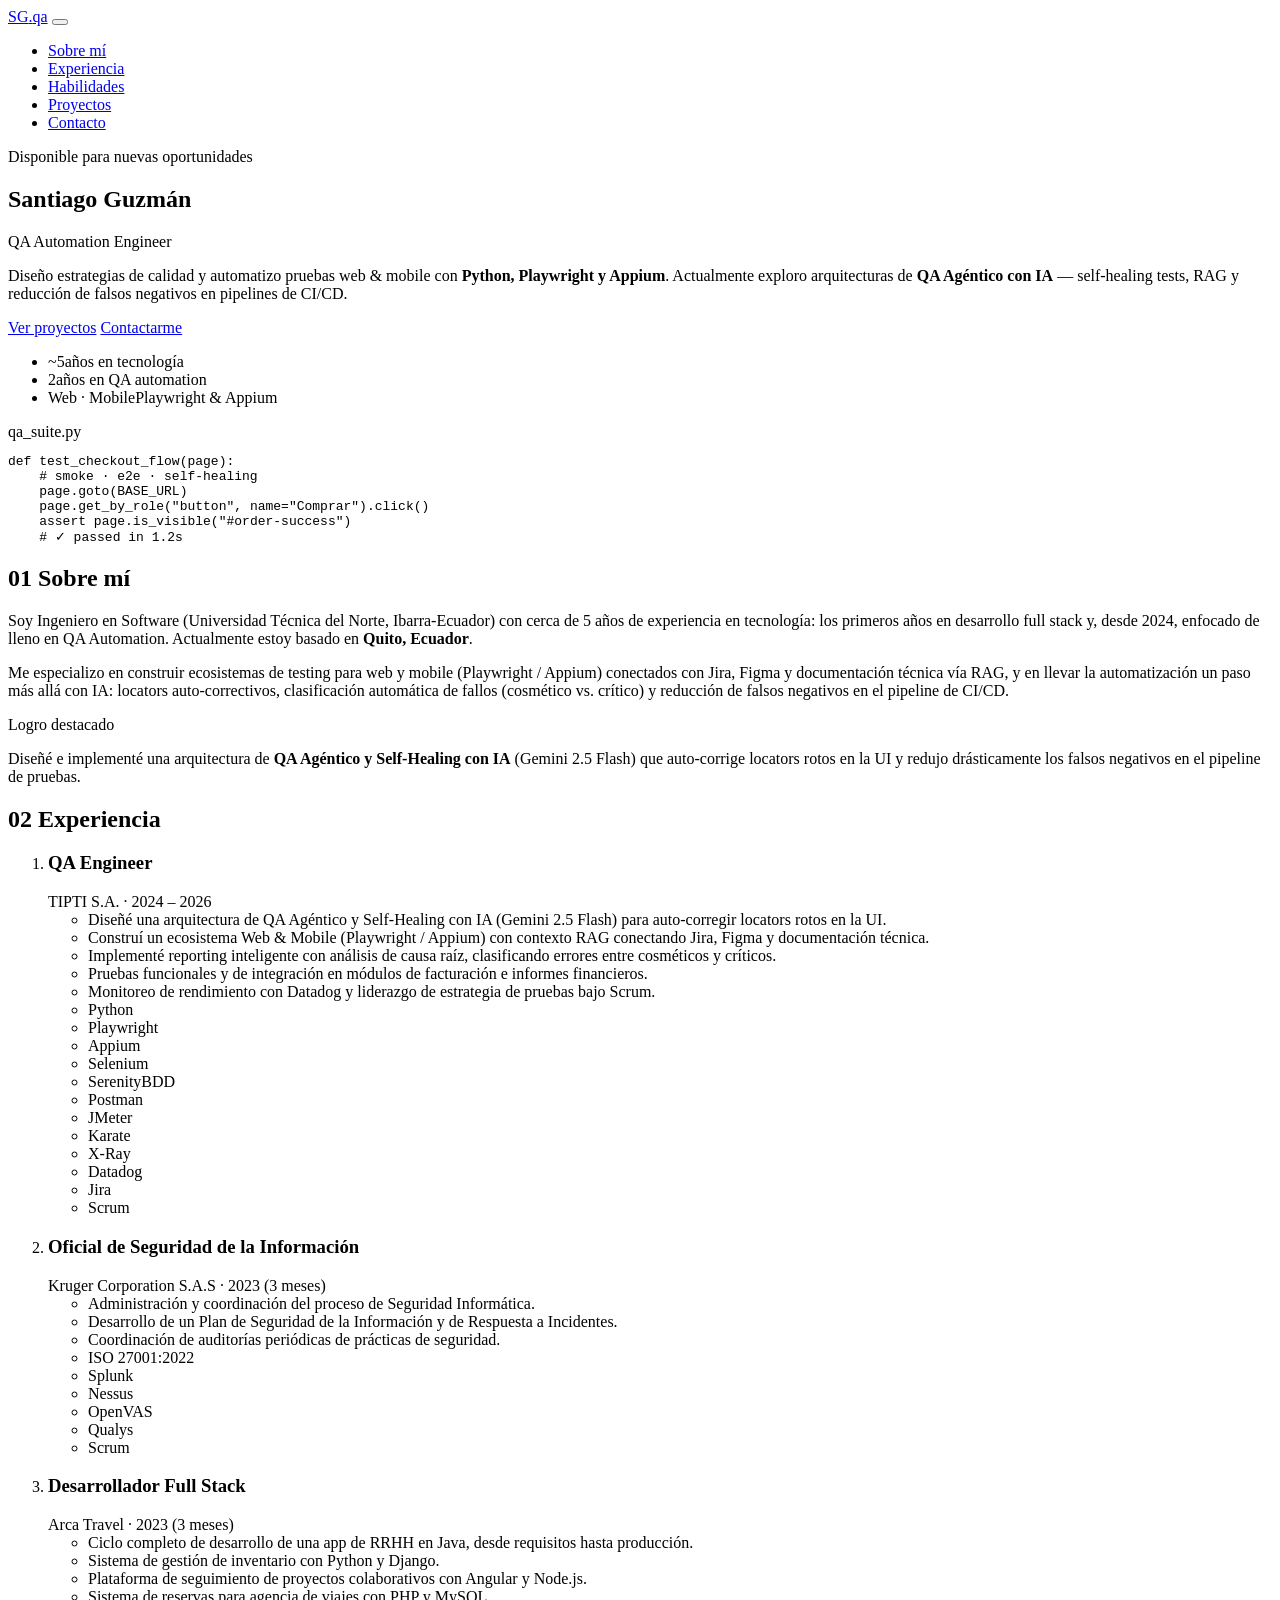
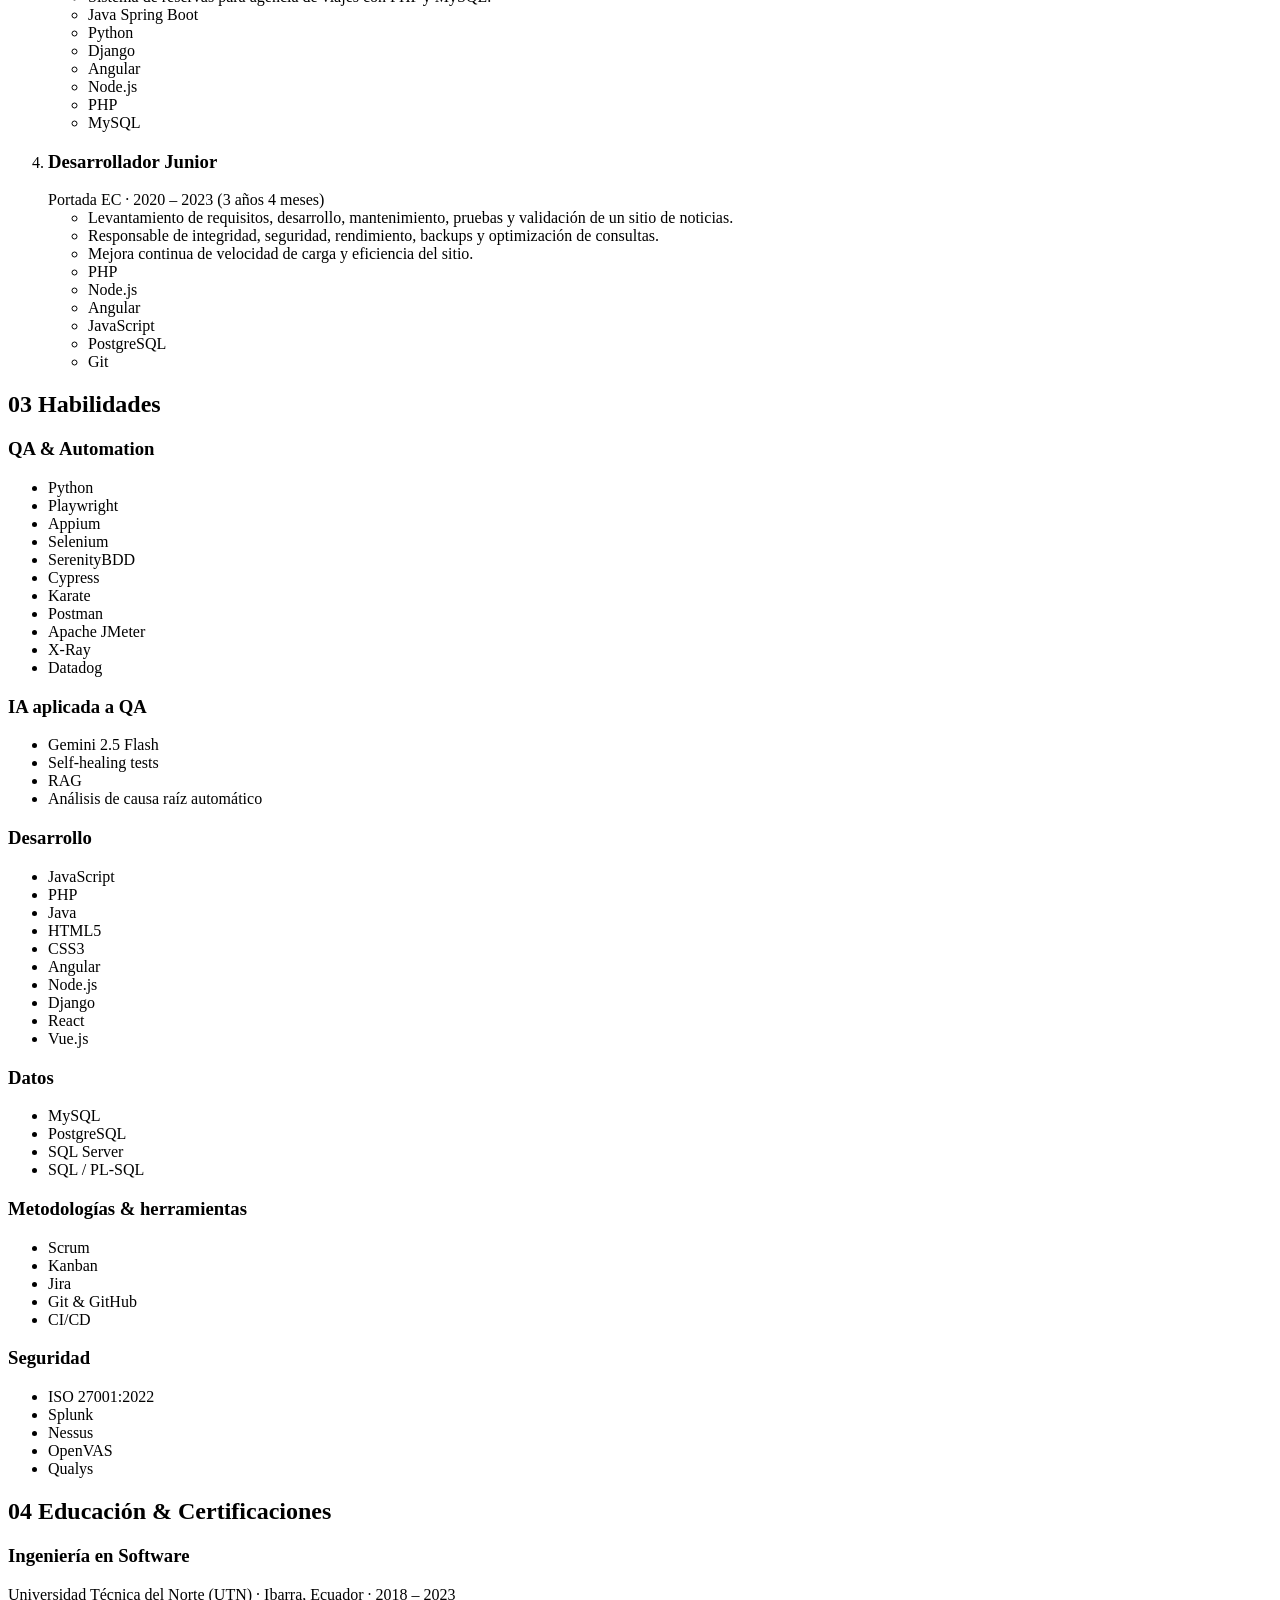
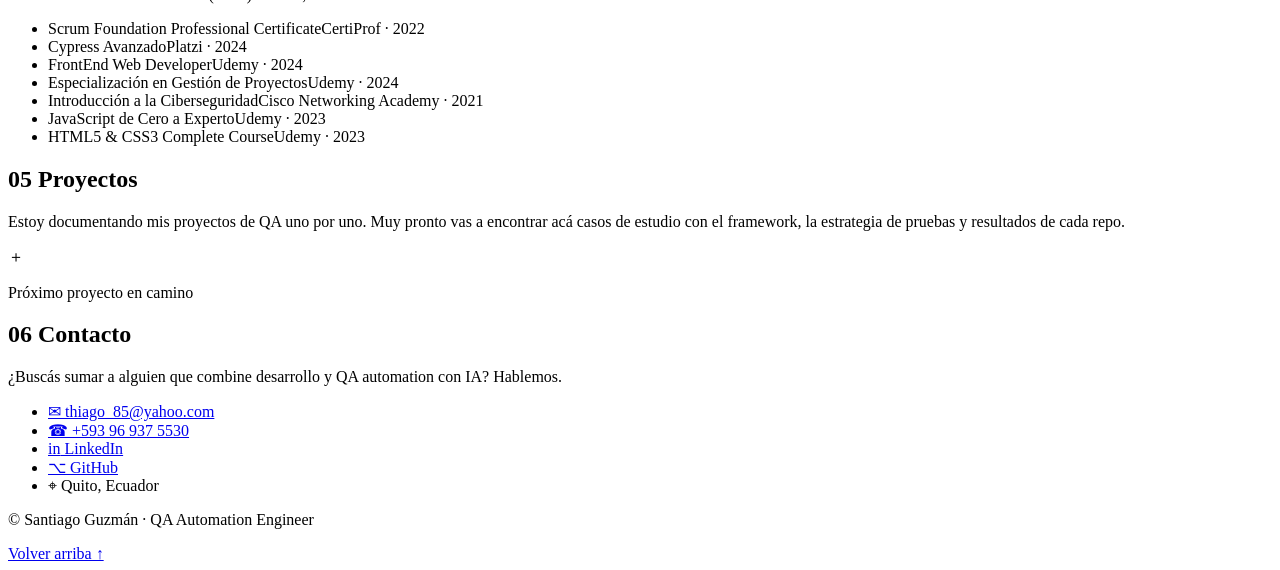
==== index.html @ 2b487cd4 "Create index.html" ====
<!DOCTYPE html>
<html lang="es">
<head>
<meta charset="UTF-8">
<meta name="viewport" content="width=device-width, initial-scale=1.0">
<title>Santiago Guzmán · QA Automation Engineer</title>
<meta name="description" content="Portfolio de Santiago Guzmán, QA Automation Engineer. Proyectos de testing, automatización web y mobile con Python, Playwright y Appium.">
<link rel="preconnect" href="https://fonts.googleapis.com">
<link href="https://fonts.googleapis.com/css2?family=Space+Grotesk:wght@400;500;600;700&family=JetBrains+Mono:wght@400;500&display=swap" rel="stylesheet">
<link rel="stylesheet" href="styles.css">
</head>
<body>

<div class="noise-overlay"></div>

<header class="site-header" id="top">
  <nav class="nav container">
    <a href="#top" class="logo">SG<span class="logo-dot">.</span><span class="logo-tag">qa</span></a>
    <button class="nav-toggle" id="navToggle" aria-label="Abrir menú" aria-expanded="false">
      <span></span><span></span><span></span>
    </button>
    <ul class="nav-links" id="navLinks">
      <li><a href="#about">Sobre mí</a></li>
      <li><a href="#experience">Experiencia</a></li>
      <li><a href="#skills">Habilidades</a></li>
      <li><a href="#projects">Proyectos</a></li>
      <li><a href="#contact" class="nav-cta">Contacto</a></li>
    </ul>
  </nav>
</header>

<main>

  <!-- HERO -->
  <section class="hero container">
    <div class="hero-content">
      <p class="eyebrow"><span class="status-dot"></span> Disponible para nuevas oportunidades</p>
      <h1>Santiago Guzmán</h1>
      <p class="hero-role">QA Automation Engineer</p>
      <p class="hero-desc">
        Diseño estrategias de calidad y automatizo pruebas web &amp; mobile con
        <strong>Python, Playwright y Appium</strong>. Actualmente exploro arquitecturas de
        <strong>QA Agéntico con IA</strong> — self-healing tests, RAG y reducción de falsos negativos
        en pipelines de CI/CD.
      </p>
      <div class="hero-actions">
        <a href="#projects" class="btn btn-primary">Ver proyectos</a>
        <a href="#contact" class="btn btn-ghost">Contactarme</a>
      </div>
      <ul class="hero-stats">
        <li><span class="stat-num">~5</span><span class="stat-label">años en tecnología</span></li>
        <li><span class="stat-num">2</span><span class="stat-label">años en QA automation</span></li>
        <li><span class="stat-num">Web · Mobile</span><span class="stat-label">Playwright &amp; Appium</span></li>
      </ul>
    </div>
    <div class="hero-panel" aria-hidden="true">
      <div class="terminal">
        <div class="terminal-bar">
          <span class="dot dot-r"></span><span class="dot dot-y"></span><span class="dot dot-g"></span>
          <span class="terminal-title">qa_suite.py</span>
        </div>
        <pre class="terminal-body"><code><span class="tk-key">def</span> <span class="tk-fn">test_checkout_flow</span>(page):
    <span class="tk-cmt"># smoke · e2e · self-healing</span>
    page.<span class="tk-fn">goto</span>(BASE_URL)
    page.<span class="tk-fn">get_by_role</span>(<span class="tk-str">"button"</span>, name=<span class="tk-str">"Comprar"</span>).<span class="tk-fn">click</span>()
    <span class="tk-key">assert</span> page.<span class="tk-fn">is_visible</span>(<span class="tk-str">"#order-success"</span>)
    <span class="tk-cmt"># ✓ passed in 1.2s</span></code></pre>
      </div>
    </div>
  </section>

  <!-- ABOUT -->
  <section id="about" class="section container">
    <h2 class="section-title"><span class="section-num">01</span> Sobre mí</h2>
    <div class="about-grid">
      <p class="about-text">
        Soy Ingeniero en Software (Universidad Técnica del Norte, Ibarra-Ecuador) con cerca de
        5 años de experiencia en tecnología: los primeros años en desarrollo full stack y,
        desde 2024, enfocado de lleno en QA Automation. Actualmente estoy basado en
        <strong>Quito, Ecuador</strong>.
      </p>
      <p class="about-text">
        Me especializo en construir ecosistemas de testing para web y mobile (Playwright /
        Appium) conectados con Jira, Figma y documentación técnica vía RAG, y en llevar la
        automatización un paso más allá con IA: locators auto-correctivos, clasificación
        automática de fallos (cosmético vs. crítico) y reducción de falsos negativos en el
        pipeline de CI/CD.
      </p>
      <div class="about-highlight">
        <p class="highlight-kicker">Logro destacado</p>
        <p>
          Diseñé e implementé una arquitectura de <strong>QA Agéntico y Self-Healing con IA</strong>
          (Gemini 2.5 Flash) que auto-corrige locators rotos en la UI y redujo drásticamente
          los falsos negativos en el pipeline de pruebas.
        </p>
      </div>
    </div>
  </section>

  <!-- EXPERIENCE -->
  <section id="experience" class="section container">
    <h2 class="section-title"><span class="section-num">02</span> Experiencia</h2>
    <ol class="timeline">

      <li class="timeline-item">
        <div class="timeline-marker"></div>
        <div class="timeline-content">
          <div class="timeline-head">
            <h3>QA Engineer</h3>
            <span class="timeline-period">TIPTI S.A. · 2024 – 2026</span>
          </div>
          <ul class="timeline-list">
            <li>Diseñé una arquitectura de QA Agéntico y Self-Healing con IA (Gemini 2.5 Flash) para auto-corregir locators rotos en la UI.</li>
            <li>Construí un ecosistema Web &amp; Mobile (Playwright / Appium) con contexto RAG conectando Jira, Figma y documentación técnica.</li>
            <li>Implementé reporting inteligente con análisis de causa raíz, clasificando errores entre cosméticos y críticos.</li>
            <li>Pruebas funcionales y de integración en módulos de facturación e informes financieros.</li>
            <li>Monitoreo de rendimiento con Datadog y liderazgo de estrategia de pruebas bajo Scrum.</li>
          </ul>
          <ul class="timeline-tags">
            <li>Python</li><li>Playwright</li><li>Appium</li><li>Selenium</li><li>SerenityBDD</li><li>Postman</li><li>JMeter</li><li>Karate</li><li>X-Ray</li><li>Datadog</li><li>Jira</li><li>Scrum</li>
          </ul>
        </div>
      </li>

      <li class="timeline-item">
        <div class="timeline-marker"></div>
        <div class="timeline-content">
          <div class="timeline-head">
            <h3>Oficial de Seguridad de la Información</h3>
            <span class="timeline-period">Kruger Corporation S.A.S · 2023 (3 meses)</span>
          </div>
          <ul class="timeline-list">
            <li>Administración y coordinación del proceso de Seguridad Informática.</li>
            <li>Desarrollo de un Plan de Seguridad de la Información y de Respuesta a Incidentes.</li>
            <li>Coordinación de auditorías periódicas de prácticas de seguridad.</li>
          </ul>
          <ul class="timeline-tags">
            <li>ISO 27001:2022</li><li>Splunk</li><li>Nessus</li><li>OpenVAS</li><li>Qualys</li><li>Scrum</li>
          </ul>
        </div>
      </li>

      <li class="timeline-item">
        <div class="timeline-marker"></div>
        <div class="timeline-content">
          <div class="timeline-head">
            <h3>Desarrollador Full Stack</h3>
            <span class="timeline-period">Arca Travel · 2023 (3 meses)</span>
          </div>
          <ul class="timeline-list">
            <li>Ciclo completo de desarrollo de una app de RRHH en Java, desde requisitos hasta producción.</li>
            <li>Sistema de gestión de inventario con Python y Django.</li>
            <li>Plataforma de seguimiento de proyectos colaborativos con Angular y Node.js.</li>
            <li>Sistema de reservas para agencia de viajes con PHP y MySQL.</li>
          </ul>
          <ul class="timeline-tags">
            <li>Java Spring Boot</li><li>Python</li><li>Django</li><li>Angular</li><li>Node.js</li><li>PHP</li><li>MySQL</li>
          </ul>
        </div>
      </li>

      <li class="timeline-item">
        <div class="timeline-marker"></div>
        <div class="timeline-content">
          <div class="timeline-head">
            <h3>Desarrollador Junior</h3>
            <span class="timeline-period">Portada EC · 2020 – 2023 (3 años 4 meses)</span>
          </div>
          <ul class="timeline-list">
            <li>Levantamiento de requisitos, desarrollo, mantenimiento, pruebas y validación de un sitio de noticias.</li>
            <li>Responsable de integridad, seguridad, rendimiento, backups y optimización de consultas.</li>
            <li>Mejora continua de velocidad de carga y eficiencia del sitio.</li>
          </ul>
          <ul class="timeline-tags">
            <li>PHP</li><li>Node.js</li><li>Angular</li><li>JavaScript</li><li>PostgreSQL</li><li>Git</li>
          </ul>
        </div>
      </li>

    </ol>
  </section>

  <!-- SKILLS -->
  <section id="skills" class="section container">
    <h2 class="section-title"><span class="section-num">03</span> Habilidades</h2>
    <div class="skills-grid">

      <div class="skill-card">
        <h3>QA &amp; Automation</h3>
        <ul class="chip-list">
          <li>Python</li><li>Playwright</li><li>Appium</li><li>Selenium</li><li>SerenityBDD</li><li>Cypress</li><li>Karate</li><li>Postman</li><li>Apache JMeter</li><li>X-Ray</li><li>Datadog</li>
        </ul>
      </div>

      <div class="skill-card">
        <h3>IA aplicada a QA</h3>
        <ul class="chip-list">
          <li>Gemini 2.5 Flash</li><li>Self-healing tests</li><li>RAG</li><li>Análisis de causa raíz automático</li>
        </ul>
      </div>

      <div class="skill-card">
        <h3>Desarrollo</h3>
        <ul class="chip-list">
          <li>JavaScript</li><li>PHP</li><li>Java</li><li>HTML5</li><li>CSS3</li><li>Angular</li><li>Node.js</li><li>Django</li><li>React</li><li>Vue.js</li>
        </ul>
      </div>

      <div class="skill-card">
        <h3>Datos</h3>
        <ul class="chip-list">
          <li>MySQL</li><li>PostgreSQL</li><li>SQL Server</li><li>SQL / PL-SQL</li>
        </ul>
      </div>

      <div class="skill-card">
        <h3>Metodologías &amp; herramientas</h3>
        <ul class="chip-list">
          <li>Scrum</li><li>Kanban</li><li>Jira</li><li>Git &amp; GitHub</li><li>CI/CD</li>
        </ul>
      </div>

      <div class="skill-card">
        <h3>Seguridad</h3>
        <ul class="chip-list">
          <li>ISO 27001:2022</li><li>Splunk</li><li>Nessus</li><li>OpenVAS</li><li>Qualys</li>
        </ul>
      </div>

    </div>
  </section>

  <!-- EDUCATION & CERTIFICATIONS -->
  <section id="education" class="section container">
    <h2 class="section-title"><span class="section-num">04</span> Educación &amp; Certificaciones</h2>
    <div class="edu-grid">
      <div class="edu-main">
        <h3>Ingeniería en Software</h3>
        <p class="edu-sub">Universidad Técnica del Norte (UTN) · Ibarra, Ecuador · 2018 – 2023</p>
      </div>
      <ul class="cert-list">
        <li><span class="cert-name">Scrum Foundation Professional Certificate</span><span class="cert-org">CertiProf · 2022</span></li>
        <li><span class="cert-name">Cypress Avanzado</span><span class="cert-org">Platzi · 2024</span></li>
        <li><span class="cert-name">FrontEnd Web Developer</span><span class="cert-org">Udemy · 2024</span></li>
        <li><span class="cert-name">Especialización en Gestión de Proyectos</span><span class="cert-org">Udemy · 2024</span></li>
        <li><span class="cert-name">Introducción a la Ciberseguridad</span><span class="cert-org">Cisco Networking Academy · 2021</span></li>
        <li><span class="cert-name">JavaScript de Cero a Experto</span><span class="cert-org">Udemy · 2023</span></li>
        <li><span class="cert-name">HTML5 &amp; CSS3 Complete Course</span><span class="cert-org">Udemy · 2023</span></li>
      </ul>
    </div>
  </section>

  <!-- PROJECTS -->
  <section id="projects" class="section container">
    <h2 class="section-title"><span class="section-num">05</span> Proyectos</h2>
    <p class="section-intro">Estoy documentando mis proyectos de QA uno por uno. Muy pronto vas a encontrar acá casos de estudio con el framework, la estrategia de pruebas y resultados de cada repo.</p>
    <div class="projects-grid" id="projectsGrid">
      <div class="project-card project-card--placeholder">
        <div class="placeholder-icon">＋</div>
        <p>Próximo proyecto en camino</p>
      </div>
    </div>
  </section>

  <!-- CONTACT -->
  <section id="contact" class="section container">
    <h2 class="section-title"><span class="section-num">06</span> Contacto</h2>
    <div class="contact-grid">
      <p class="contact-lead">¿Buscás sumar a alguien que combine desarrollo y QA automation con IA? Hablemos.</p>
      <ul class="contact-list">
        <li>
          <a href="mailto:thiago_85@yahoo.com">
            <span class="contact-icon">✉</span> thiago_85@yahoo.com
          </a>
        </li>
        <li>
          <a href="tel:+593969375530">
            <span class="contact-icon">☎</span> +593 96 937 5530
          </a>
        </li>
        <li>
          <a href="https://www.linkedin.com/in/santiago-guzmán-b1698a207" target="_blank" rel="noopener noreferrer">
            <span class="contact-icon">in</span> LinkedIn
          </a>
        </li>
        <li>
          <a href="https://github.com/thiaguinto01" target="_blank" rel="noopener noreferrer">
            <span class="contact-icon">⌥</span> GitHub
          </a>
        </li>
        <li class="contact-location">
          <span class="contact-icon">⌖</span> Quito, Ecuador
        </li>
      </ul>
    </div>
  </section>

</main>

<footer class="site-footer">
  <div class="container footer-inner">
    <p>© <span id="year"></span> Santiago Guzmán · QA Automation Engineer</p>
    <a href="#top" class="back-to-top">Volver arriba ↑</a>
  </div>
</footer>

<script src="script.js"></script>
</body>
</html>
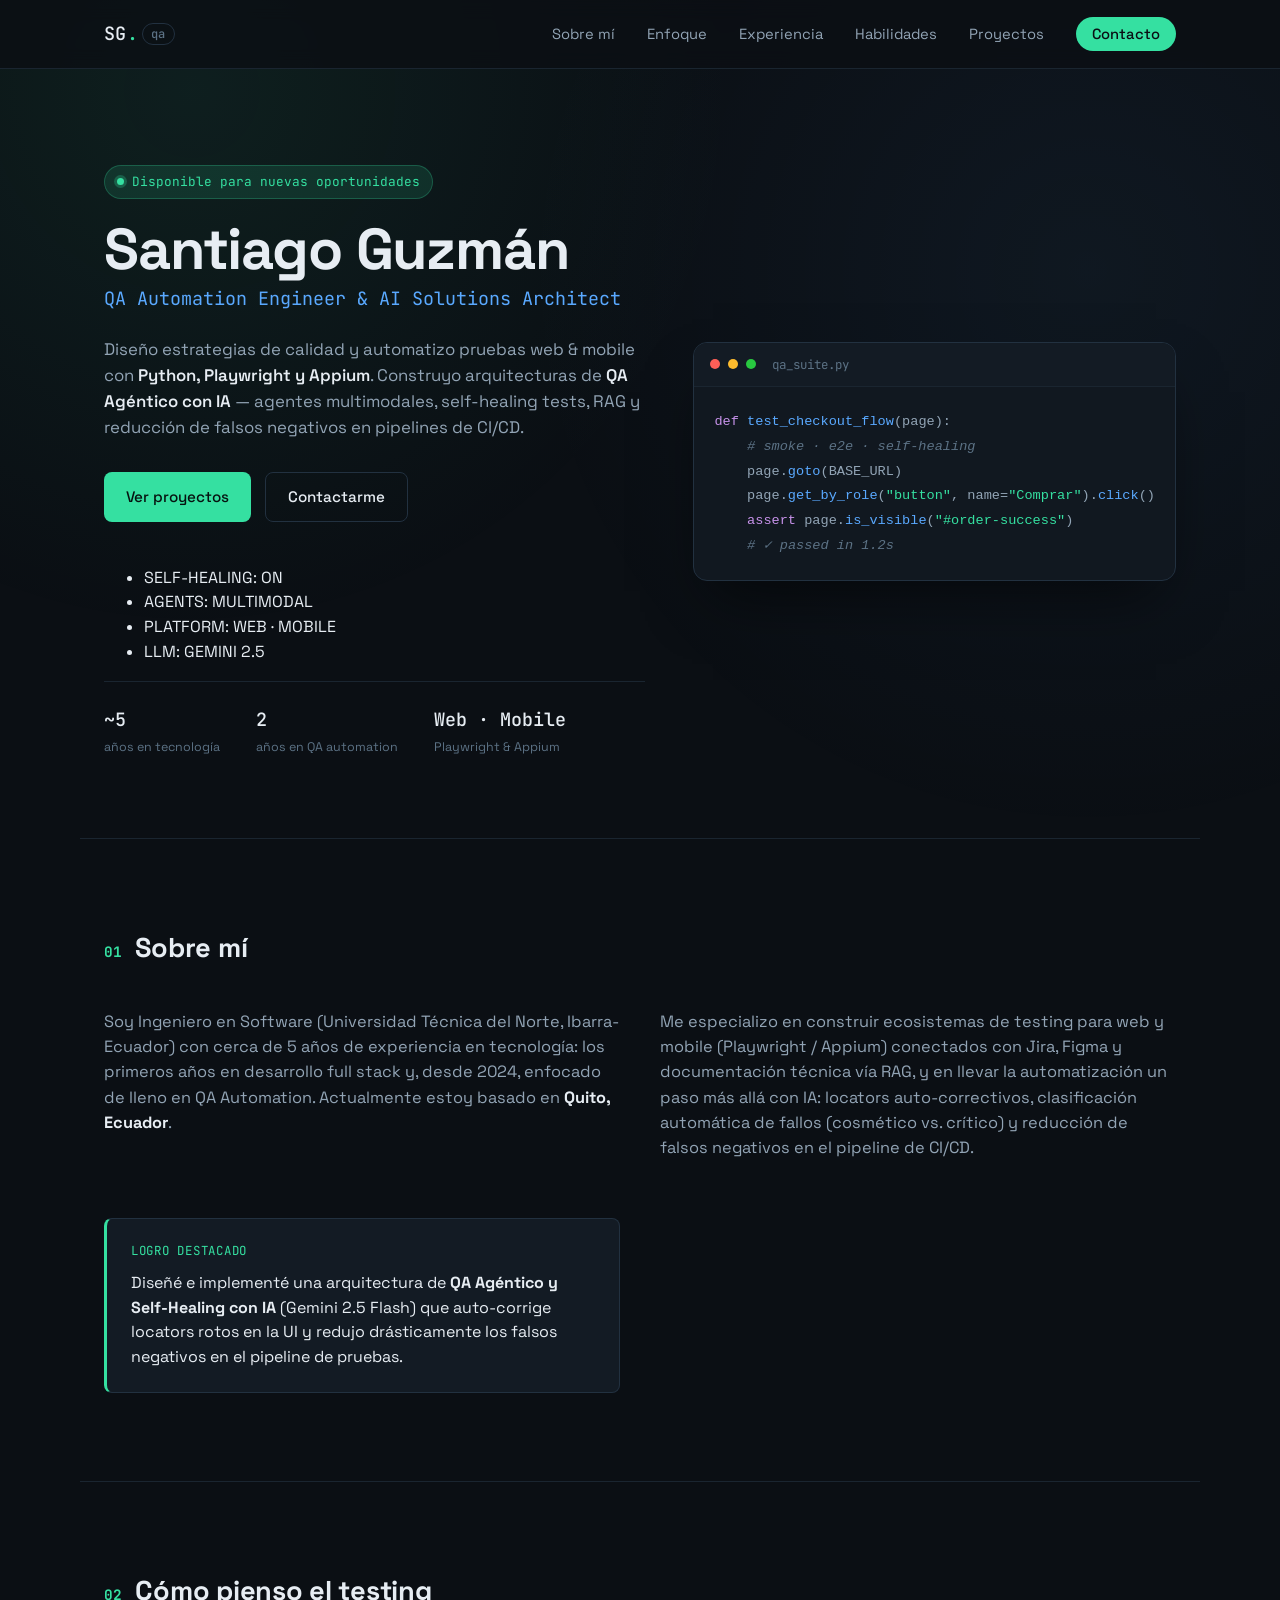
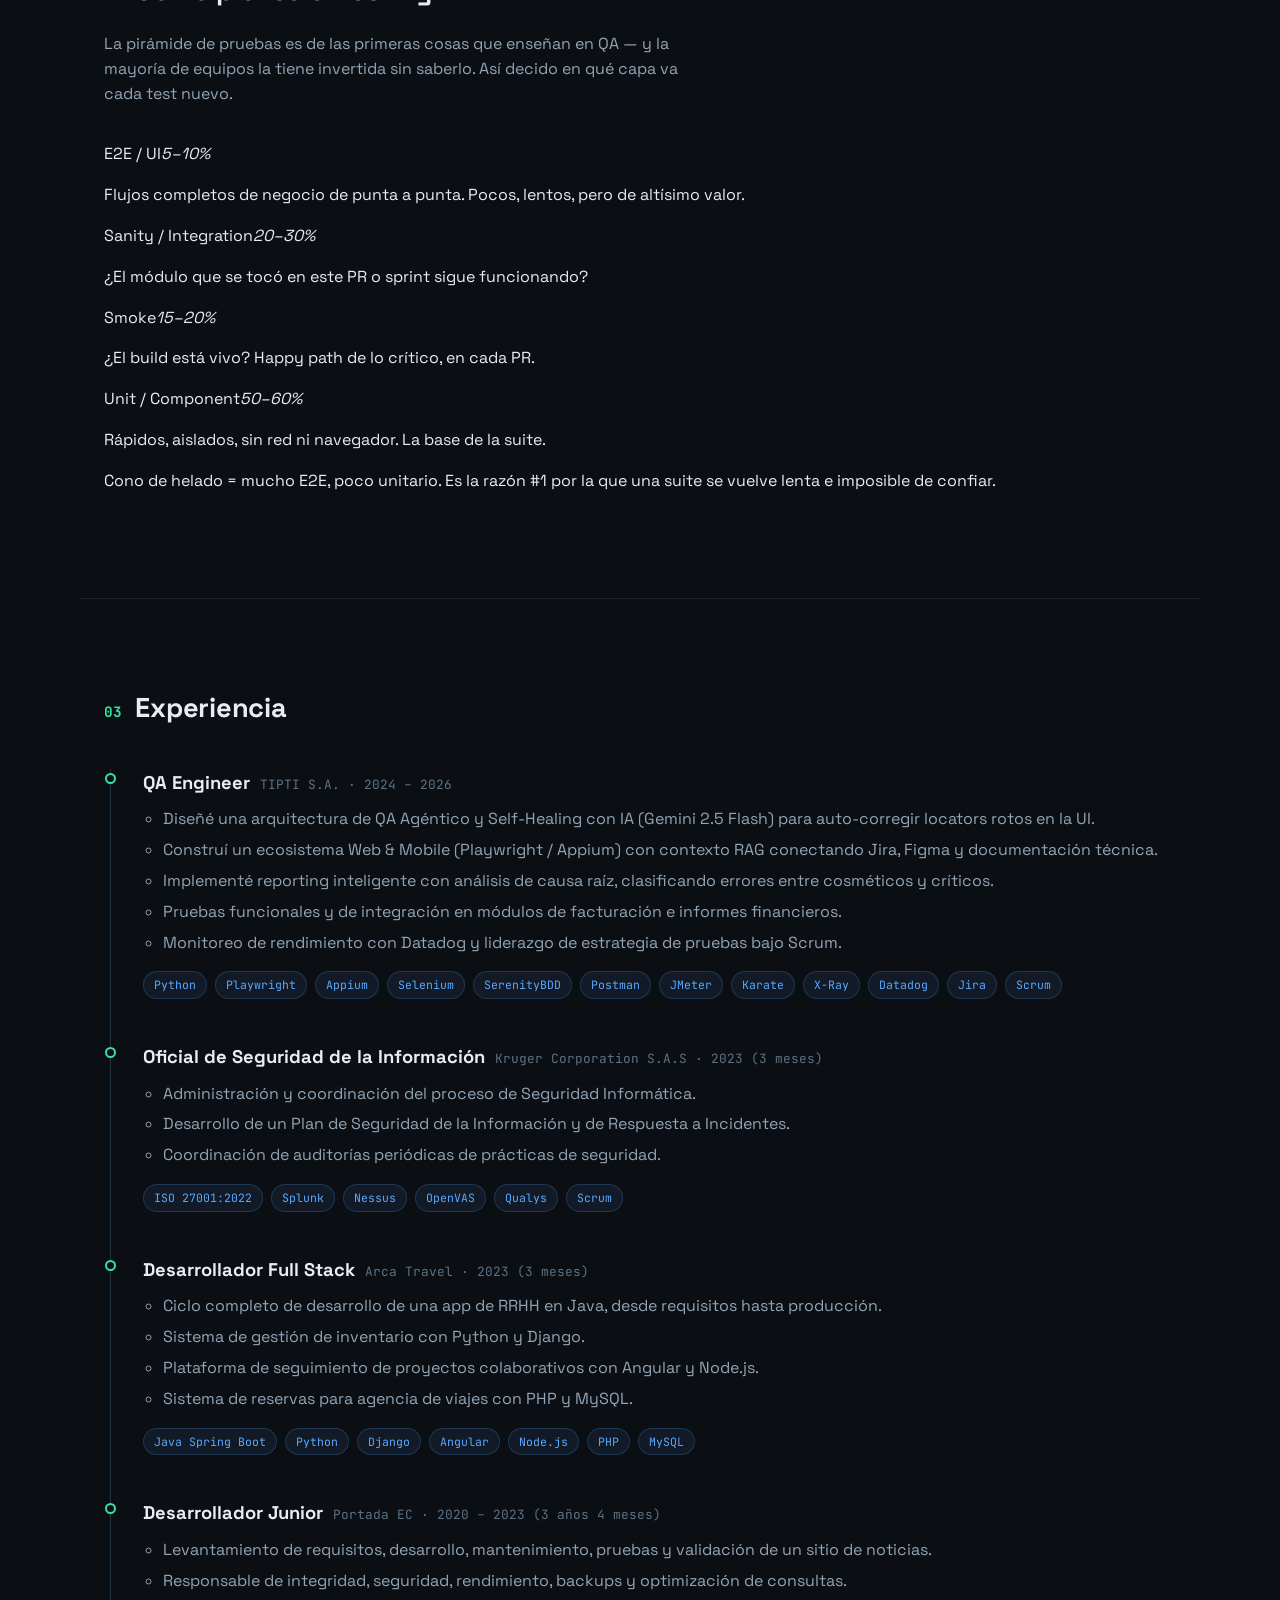
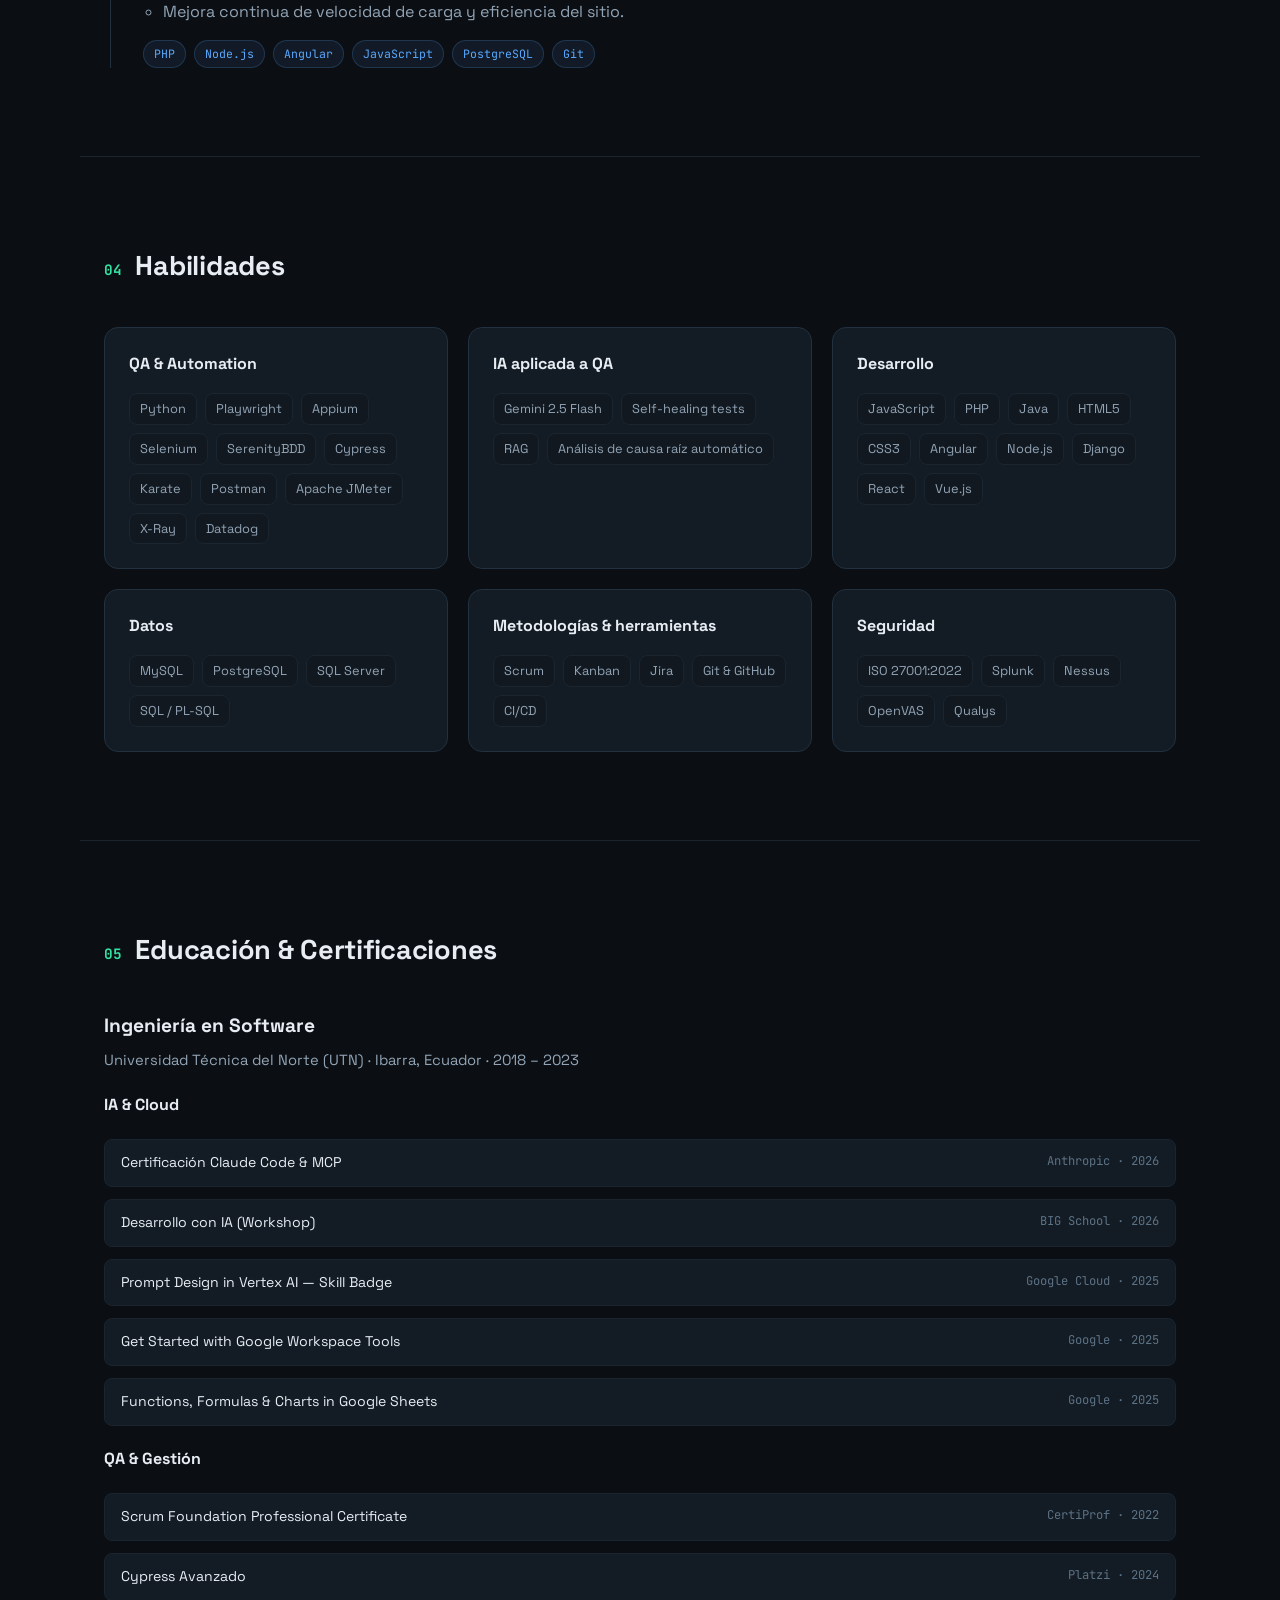
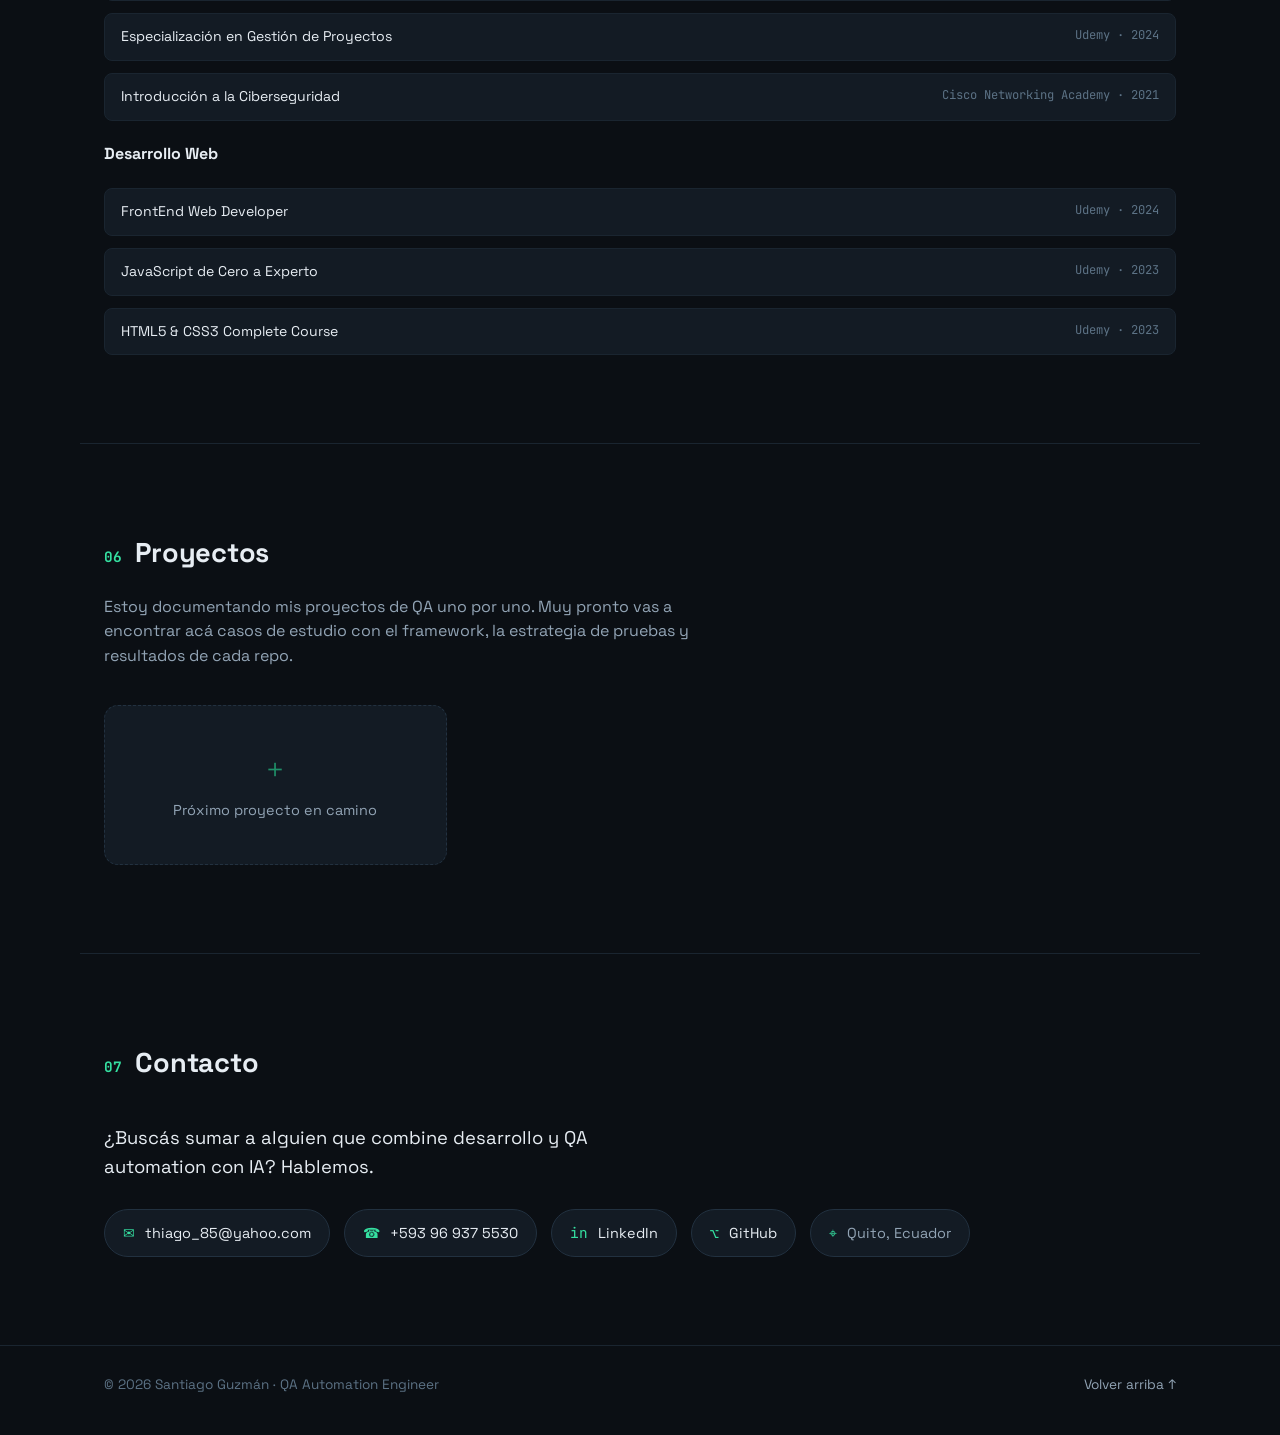
==== commit 82e39c56: "Update index.html" ====
--- a/index.html
+++ b/index.html
@@ -3,8 +3,8 @@
 <head>
 <meta charset="UTF-8">
 <meta name="viewport" content="width=device-width, initial-scale=1.0">
-<title>Santiago Guzmán · QA Automation Engineer</title>
-<meta name="description" content="Portfolio de Santiago Guzmán, QA Automation Engineer. Proyectos de testing, automatización web y mobile con Python, Playwright y Appium.">
+<title>Santiago Guzmán · QA Automation Engineer & AI Solutions Architect</title>
+<meta name="description" content="Portfolio de Santiago Guzmán, QA Automation Engineer & AI Solutions Architect. Proyectos de testing agéntico, self-healing y automatización web/mobile con Python, Playwright, Appium y Gemini.">
 <link rel="preconnect" href="https://fonts.googleapis.com">
 <link href="https://fonts.googleapis.com/css2?family=Space+Grotesk:wght@400;500;600;700&family=JetBrains+Mono:wght@400;500&display=swap" rel="stylesheet">
 <link rel="stylesheet" href="styles.css">
@@ -12,6 +12,8 @@
 <body>
 
 <div class="noise-overlay"></div>
+<div class="grid-bg" aria-hidden="true"></div>
+<div class="scanline" aria-hidden="true"></div>
 
 <header class="site-header" id="top">
   <nav class="nav container">
@@ -21,6 +23,7 @@
     </button>
     <ul class="nav-links" id="navLinks">
       <li><a href="#about">Sobre mí</a></li>
+      <li><a href="#approach">Enfoque</a></li>
       <li><a href="#experience">Experiencia</a></li>
       <li><a href="#skills">Habilidades</a></li>
       <li><a href="#projects">Proyectos</a></li>
@@ -35,18 +38,24 @@
   <section class="hero container">
     <div class="hero-content">
       <p class="eyebrow"><span class="status-dot"></span> Disponible para nuevas oportunidades</p>
-      <h1>Santiago Guzmán</h1>
-      <p class="hero-role">QA Automation Engineer</p>
+      <h1 class="glitch" data-text="Santiago Guzmán">Santiago Guzmán</h1>
+      <p class="hero-role">QA Automation Engineer &amp; AI Solutions Architect</p>
       <p class="hero-desc">
         Diseño estrategias de calidad y automatizo pruebas web &amp; mobile con
-        <strong>Python, Playwright y Appium</strong>. Actualmente exploro arquitecturas de
-        <strong>QA Agéntico con IA</strong> — self-healing tests, RAG y reducción de falsos negativos
-        en pipelines de CI/CD.
+        <strong>Python, Playwright y Appium</strong>. Construyo arquitecturas de
+        <strong>QA Agéntico con IA</strong> — agentes multimodales, self-healing tests, RAG y
+        reducción de falsos negativos en pipelines de CI/CD.
       </p>
       <div class="hero-actions">
         <a href="#projects" class="btn btn-primary">Ver proyectos</a>
         <a href="#contact" class="btn btn-ghost">Contactarme</a>
       </div>
+      <ul class="hud-badges" aria-hidden="true">
+        <li><span class="hud-dot"></span>SELF-HEALING: ON</li>
+        <li><span class="hud-dot"></span>AGENTS: MULTIMODAL</li>
+        <li><span class="hud-dot"></span>PLATFORM: WEB · MOBILE</li>
+        <li><span class="hud-dot"></span>LLM: GEMINI 2.5</li>
+      </ul>
       <ul class="hero-stats">
         <li><span class="stat-num">~5</span><span class="stat-label">años en tecnología</span></li>
         <li><span class="stat-num">2</span><span class="stat-label">años en QA automation</span></li>
@@ -97,9 +106,34 @@
     </div>
   </section>
 
+  <!-- APPROACH: TESTING PYRAMID -->
+  <section id="approach" class="section container">
+    <h2 class="section-title"><span class="section-num">02</span> Cómo pienso el testing</h2>
+    <p class="section-intro">La pirámide de pruebas es de las primeras cosas que enseñan en QA — y la mayoría de equipos la tiene invertida sin saberlo. Así decido en qué capa va cada test nuevo.</p>
+    <div class="pyramid">
+      <div class="pyramid-layer" style="--w: 34%;">
+        <div class="pyramid-bar pyramid-bar--e2e"><span>E2E / UI</span><em>5–10%</em></div>
+        <p>Flujos completos de negocio de punta a punta. Pocos, lentos, pero de altísimo valor.</p>
+      </div>
+      <div class="pyramid-layer" style="--w: 56%;">
+        <div class="pyramid-bar pyramid-bar--sanity"><span>Sanity / Integration</span><em>20–30%</em></div>
+        <p>¿El módulo que se tocó en este PR o sprint sigue funcionando?</p>
+      </div>
+      <div class="pyramid-layer" style="--w: 78%;">
+        <div class="pyramid-bar pyramid-bar--smoke"><span>Smoke</span><em>15–20%</em></div>
+        <p>¿El build está vivo? Happy path de lo crítico, en cada PR.</p>
+      </div>
+      <div class="pyramid-layer" style="--w: 100%;">
+        <div class="pyramid-bar pyramid-bar--unit"><span>Unit / Component</span><em>50–60%</em></div>
+        <p>Rápidos, aislados, sin red ni navegador. La base de la suite.</p>
+      </div>
+    </div>
+    <p class="pyramid-note">Cono de helado = mucho E2E, poco unitario. Es la razón #1 por la que una suite se vuelve lenta e imposible de confiar.</p>
+  </section>
+
   <!-- EXPERIENCE -->
   <section id="experience" class="section container">
-    <h2 class="section-title"><span class="section-num">02</span> Experiencia</h2>
+    <h2 class="section-title"><span class="section-num">03</span> Experiencia</h2>
     <ol class="timeline">
 
       <li class="timeline-item">
@@ -182,7 +216,7 @@
 
   <!-- SKILLS -->
   <section id="skills" class="section container">
-    <h2 class="section-title"><span class="section-num">03</span> Habilidades</h2>
+    <h2 class="section-title"><span class="section-num">04</span> Habilidades</h2>
     <div class="skills-grid">
 
       <div class="skill-card">
@@ -232,27 +266,48 @@
 
   <!-- EDUCATION & CERTIFICATIONS -->
   <section id="education" class="section container">
-    <h2 class="section-title"><span class="section-num">04</span> Educación &amp; Certificaciones</h2>
-    <div class="edu-grid">
-      <div class="edu-main">
-        <h3>Ingeniería en Software</h3>
-        <p class="edu-sub">Universidad Técnica del Norte (UTN) · Ibarra, Ecuador · 2018 – 2023</p>
-      </div>
-      <ul class="cert-list">
-        <li><span class="cert-name">Scrum Foundation Professional Certificate</span><span class="cert-org">CertiProf · 2022</span></li>
-        <li><span class="cert-name">Cypress Avanzado</span><span class="cert-org">Platzi · 2024</span></li>
-        <li><span class="cert-name">FrontEnd Web Developer</span><span class="cert-org">Udemy · 2024</span></li>
-        <li><span class="cert-name">Especialización en Gestión de Proyectos</span><span class="cert-org">Udemy · 2024</span></li>
-        <li><span class="cert-name">Introducción a la Ciberseguridad</span><span class="cert-org">Cisco Networking Academy · 2021</span></li>
-        <li><span class="cert-name">JavaScript de Cero a Experto</span><span class="cert-org">Udemy · 2023</span></li>
-        <li><span class="cert-name">HTML5 &amp; CSS3 Complete Course</span><span class="cert-org">Udemy · 2023</span></li>
-      </ul>
+    <h2 class="section-title"><span class="section-num">05</span> Educación &amp; Certificaciones</h2>
+    <div class="edu-main">
+      <h3>Ingeniería en Software</h3>
+      <p class="edu-sub">Universidad Técnica del Norte (UTN) · Ibarra, Ecuador · 2018 – 2023</p>
+    </div>
+
+    <div class="cert-groups">
+      <div class="cert-group">
+        <h4 class="cert-group-title"><span class="cert-group-dot cert-group-dot--ai"></span>IA &amp; Cloud</h4>
+        <ul class="cert-list">
+          <li><span class="cert-name">Certificación Claude Code &amp; MCP</span><span class="cert-org">Anthropic · 2026</span></li>
+          <li><span class="cert-name">Desarrollo con IA (Workshop)</span><span class="cert-org">BIG School · 2026</span></li>
+          <li><span class="cert-name">Prompt Design in Vertex AI — Skill Badge</span><span class="cert-org">Google Cloud · 2025</span></li>
+          <li><span class="cert-name">Get Started with Google Workspace Tools</span><span class="cert-org">Google · 2025</span></li>
+          <li><span class="cert-name">Functions, Formulas &amp; Charts in Google Sheets</span><span class="cert-org">Google · 2025</span></li>
+        </ul>
+      </div>
+
+      <div class="cert-group">
+        <h4 class="cert-group-title"><span class="cert-group-dot cert-group-dot--qa"></span>QA &amp; Gestión</h4>
+        <ul class="cert-list">
+          <li><span class="cert-name">Scrum Foundation Professional Certificate</span><span class="cert-org">CertiProf · 2022</span></li>
+          <li><span class="cert-name">Cypress Avanzado</span><span class="cert-org">Platzi · 2024</span></li>
+          <li><span class="cert-name">Especialización en Gestión de Proyectos</span><span class="cert-org">Udemy · 2024</span></li>
+          <li><span class="cert-name">Introducción a la Ciberseguridad</span><span class="cert-org">Cisco Networking Academy · 2021</span></li>
+        </ul>
+      </div>
+
+      <div class="cert-group">
+        <h4 class="cert-group-title"><span class="cert-group-dot cert-group-dot--dev"></span>Desarrollo Web</h4>
+        <ul class="cert-list">
+          <li><span class="cert-name">FrontEnd Web Developer</span><span class="cert-org">Udemy · 2024</span></li>
+          <li><span class="cert-name">JavaScript de Cero a Experto</span><span class="cert-org">Udemy · 2023</span></li>
+          <li><span class="cert-name">HTML5 &amp; CSS3 Complete Course</span><span class="cert-org">Udemy · 2023</span></li>
+        </ul>
+      </div>
     </div>
   </section>
 
   <!-- PROJECTS -->
   <section id="projects" class="section container">
-    <h2 class="section-title"><span class="section-num">05</span> Proyectos</h2>
+    <h2 class="section-title"><span class="section-num">06</span> Proyectos</h2>
     <p class="section-intro">Estoy documentando mis proyectos de QA uno por uno. Muy pronto vas a encontrar acá casos de estudio con el framework, la estrategia de pruebas y resultados de cada repo.</p>
     <div class="projects-grid" id="projectsGrid">
       <div class="project-card project-card--placeholder">
@@ -264,7 +319,7 @@
 
   <!-- CONTACT -->
   <section id="contact" class="section container">
-    <h2 class="section-title"><span class="section-num">06</span> Contacto</h2>
+    <h2 class="section-title"><span class="section-num">07</span> Contacto</h2>
     <div class="contact-grid">
       <p class="contact-lead">¿Buscás sumar a alguien que combine desarrollo y QA automation con IA? Hablemos.</p>
       <ul class="contact-list">
--- a/styles.css
+++ b/styles.css
@@ -0,0 +1,596 @@
+/* ===== Tokens ===== */
+:root {
+  --bg: #0b0f14;
+  --bg-elevated: #111820;
+  --bg-card: #131b24;
+  --border: #223140;
+  --border-soft: #1a2530;
+  --text: #e7edf3;
+  --text-muted: #92a4b5;
+  --text-faint: #5c7285;
+  --accent: #35e0a1;
+  --accent-dim: #1f8f68;
+  --accent-soft: rgba(53, 224, 161, 0.12);
+  --accent-2: #5aa9ff;
+  --radius: 14px;
+  --radius-sm: 8px;
+  --maxw: 1120px;
+  --font-display: "Space Grotesk", "Segoe UI", sans-serif;
+  --font-mono: "JetBrains Mono", "SFMono-Regular", Consolas, monospace;
+}
+
+* { box-sizing: border-box; }
+
+html { scroll-behavior: smooth; }
+
+body {
+  margin: 0;
+  background: var(--bg);
+  color: var(--text);
+  font-family: var(--font-display);
+  line-height: 1.55;
+  -webkit-font-smoothing: antialiased;
+}
+
+.container {
+  max-width: var(--maxw);
+  margin: 0 auto;
+  padding: 0 24px;
+}
+
+a { color: inherit; text-decoration: none; }
+
+.noise-overlay {
+  position: fixed;
+  inset: 0;
+  pointer-events: none;
+  z-index: 0;
+  background:
+    radial-gradient(circle at 15% 10%, rgba(53, 224, 161, 0.08), transparent 40%),
+    radial-gradient(circle at 85% 30%, rgba(90, 169, 255, 0.06), transparent 45%);
+}
+
+/* ===== Header / Nav ===== */
+.site-header {
+  position: sticky;
+  top: 0;
+  z-index: 50;
+  background: rgba(11, 15, 20, 0.82);
+  backdrop-filter: blur(10px);
+  border-bottom: 1px solid var(--border-soft);
+}
+
+.nav {
+  display: flex;
+  align-items: center;
+  justify-content: space-between;
+  height: 68px;
+}
+
+.logo {
+  font-family: var(--font-mono);
+  font-weight: 500;
+  font-size: 1.15rem;
+  letter-spacing: 0.02em;
+}
+.logo-dot { color: var(--accent); }
+.logo-tag {
+  color: var(--text-faint);
+  font-size: 0.75rem;
+  margin-left: 4px;
+  border: 1px solid var(--border);
+  border-radius: 999px;
+  padding: 2px 8px;
+  vertical-align: middle;
+}
+
+.nav-links {
+  display: flex;
+  align-items: center;
+  gap: 32px;
+  list-style: none;
+  margin: 0;
+  padding: 0;
+}
+.nav-links a {
+  font-size: 0.92rem;
+  color: var(--text-muted);
+  transition: color 0.15s ease;
+}
+.nav-links a:hover { color: var(--text); }
+.nav-cta {
+  color: var(--bg) !important;
+  background: var(--accent);
+  padding: 8px 16px;
+  border-radius: 999px;
+  font-weight: 500;
+}
+.nav-cta:hover { background: var(--accent-dim) !important; color: var(--bg) !important; }
+
+.nav-toggle {
+  display: none;
+  flex-direction: column;
+  gap: 5px;
+  background: none;
+  border: none;
+  cursor: pointer;
+  padding: 8px;
+}
+.nav-toggle span {
+  width: 22px;
+  height: 2px;
+  background: var(--text);
+  border-radius: 2px;
+}
+
+/* ===== Hero ===== */
+.hero {
+  position: relative;
+  z-index: 1;
+  display: grid;
+  grid-template-columns: 1.1fr 0.9fr;
+  gap: 48px;
+  align-items: center;
+  padding: 96px 24px 80px;
+}
+
+.eyebrow {
+  display: inline-flex;
+  align-items: center;
+  gap: 8px;
+  font-family: var(--font-mono);
+  font-size: 0.8rem;
+  color: var(--accent);
+  background: var(--accent-soft);
+  border: 1px solid rgba(53, 224, 161, 0.25);
+  padding: 6px 12px;
+  border-radius: 999px;
+  margin: 0 0 20px;
+}
+.status-dot {
+  width: 7px;
+  height: 7px;
+  border-radius: 50%;
+  background: var(--accent);
+  box-shadow: 0 0 0 3px rgba(53, 224, 161, 0.25);
+}
+
+.hero h1 {
+  font-size: clamp(2.4rem, 5vw, 3.6rem);
+  margin: 0 0 6px;
+  line-height: 1.05;
+  letter-spacing: -0.02em;
+}
+
+.hero-role {
+  font-family: var(--font-mono);
+  color: var(--accent-2);
+  font-size: 1.15rem;
+  margin: 0 0 22px;
+}
+
+.hero-desc {
+  color: var(--text-muted);
+  font-size: 1.05rem;
+  max-width: 52ch;
+  margin: 0 0 32px;
+}
+.hero-desc strong { color: var(--text); font-weight: 600; }
+
+.hero-actions {
+  display: flex;
+  gap: 14px;
+  margin-bottom: 44px;
+}
+
+.btn {
+  display: inline-flex;
+  align-items: center;
+  gap: 8px;
+  padding: 12px 22px;
+  border-radius: var(--radius-sm);
+  font-weight: 500;
+  font-size: 0.95rem;
+  transition: transform 0.15s ease, background 0.15s ease, border-color 0.15s ease;
+}
+.btn-primary {
+  background: var(--accent);
+  color: #061310;
+}
+.btn-primary:hover { background: #4ff0b3; transform: translateY(-1px); }
+.btn-ghost {
+  border: 1px solid var(--border);
+  color: var(--text);
+}
+.btn-ghost:hover { border-color: var(--accent); color: var(--accent); }
+
+.hero-stats {
+  display: flex;
+  gap: 36px;
+  list-style: none;
+  padding: 24px 0 0;
+  margin: 0;
+  border-top: 1px solid var(--border-soft);
+}
+.hero-stats li { display: flex; flex-direction: column; gap: 4px; }
+.stat-num {
+  font-family: var(--font-mono);
+  font-size: 1.15rem;
+  color: var(--text);
+  font-weight: 500;
+}
+.stat-label {
+  font-size: 0.78rem;
+  color: var(--text-faint);
+}
+
+/* Terminal panel */
+.hero-panel { position: relative; }
+.terminal {
+  background: var(--bg-elevated);
+  border: 1px solid var(--border);
+  border-radius: var(--radius);
+  overflow: hidden;
+  box-shadow: 0 30px 60px -20px rgba(0, 0, 0, 0.6);
+}
+.terminal-bar {
+  display: flex;
+  align-items: center;
+  gap: 8px;
+  padding: 12px 16px;
+  background: var(--bg-card);
+  border-bottom: 1px solid var(--border-soft);
+}
+.dot { width: 10px; height: 10px; border-radius: 50%; }
+.dot-r { background: #ff5f57; }
+.dot-y { background: #febc2e; }
+.dot-g { background: #28c840; }
+.terminal-title {
+  margin-left: 8px;
+  font-family: var(--font-mono);
+  font-size: 0.78rem;
+  color: var(--text-faint);
+}
+.terminal-body {
+  margin: 0;
+  padding: 22px 20px;
+  font-family: var(--font-mono);
+  font-size: 0.85rem;
+  line-height: 1.75;
+  overflow-x: auto;
+  color: var(--text-muted);
+}
+.tk-key { color: #c792ea; }
+.tk-fn { color: var(--accent-2); }
+.tk-str { color: var(--accent); }
+.tk-cmt { color: var(--text-faint); font-style: italic; }
+
+/* ===== Sections ===== */
+.section {
+  position: relative;
+  z-index: 1;
+  padding: 88px 24px;
+  border-top: 1px solid var(--border-soft);
+}
+
+.section-title {
+  display: flex;
+  align-items: baseline;
+  gap: 14px;
+  font-size: 1.7rem;
+  margin: 0 0 40px;
+  letter-spacing: -0.01em;
+}
+.section-num {
+  font-family: var(--font-mono);
+  font-size: 0.9rem;
+  color: var(--accent);
+}
+
+.section-intro {
+  color: var(--text-muted);
+  max-width: 60ch;
+  margin: -20px 0 36px;
+}
+
+/* About */
+.about-grid {
+  display: grid;
+  grid-template-columns: 1fr 1fr;
+  gap: 40px;
+}
+.about-text {
+  color: var(--text-muted);
+  margin: 0 0 18px;
+  font-size: 1.02rem;
+}
+.about-text strong { color: var(--text); }
+.about-highlight {
+  background: var(--bg-card);
+  border: 1px solid var(--border);
+  border-left: 3px solid var(--accent);
+  border-radius: var(--radius-sm);
+  padding: 22px 24px;
+  align-self: start;
+}
+.highlight-kicker {
+  font-family: var(--font-mono);
+  font-size: 0.78rem;
+  color: var(--accent);
+  text-transform: uppercase;
+  letter-spacing: 0.06em;
+  margin: 0 0 10px;
+}
+.about-highlight p:last-child { margin: 0; color: var(--text); }
+
+/* Timeline */
+.timeline {
+  list-style: none;
+  margin: 0;
+  padding: 0;
+  border-left: 1px solid var(--border);
+  margin-left: 6px;
+}
+.timeline-item {
+  position: relative;
+  padding: 0 0 44px 32px;
+}
+.timeline-item:last-child { padding-bottom: 0; }
+.timeline-marker {
+  position: absolute;
+  left: -6px;
+  top: 4px;
+  width: 11px;
+  height: 11px;
+  border-radius: 50%;
+  background: var(--bg);
+  border: 2px solid var(--accent);
+}
+.timeline-head {
+  display: flex;
+  flex-wrap: wrap;
+  align-items: baseline;
+  gap: 10px;
+  margin-bottom: 10px;
+}
+.timeline-head h3 { margin: 0; font-size: 1.15rem; }
+.timeline-period {
+  font-family: var(--font-mono);
+  font-size: 0.8rem;
+  color: var(--text-faint);
+}
+.timeline-list {
+  margin: 0 0 16px;
+  padding-left: 20px;
+  color: var(--text-muted);
+}
+.timeline-list li { margin-bottom: 6px; }
+.timeline-tags {
+  list-style: none;
+  display: flex;
+  flex-wrap: wrap;
+  gap: 8px;
+  margin: 0;
+  padding: 0;
+}
+.timeline-tags li {
+  font-family: var(--font-mono);
+  font-size: 0.72rem;
+  color: var(--accent-2);
+  background: rgba(90, 169, 255, 0.08);
+  border: 1px solid rgba(90, 169, 255, 0.2);
+  border-radius: 999px;
+  padding: 4px 10px;
+}
+
+/* Skills */
+.skills-grid {
+  display: grid;
+  grid-template-columns: repeat(3, 1fr);
+  gap: 20px;
+}
+.skill-card {
+  background: var(--bg-card);
+  border: 1px solid var(--border);
+  border-radius: var(--radius);
+  padding: 24px;
+  transition: border-color 0.15s ease, transform 0.15s ease;
+}
+.skill-card:hover { border-color: var(--accent-dim); transform: translateY(-2px); }
+.skill-card h3 {
+  margin: 0 0 16px;
+  font-size: 1rem;
+  color: var(--text);
+}
+.chip-list {
+  list-style: none;
+  display: flex;
+  flex-wrap: wrap;
+  gap: 8px;
+  margin: 0;
+  padding: 0;
+}
+.chip-list li {
+  font-size: 0.8rem;
+  color: var(--text-muted);
+  background: var(--bg-elevated);
+  border: 1px solid var(--border-soft);
+  border-radius: var(--radius-sm);
+  padding: 5px 10px;
+}
+
+/* Education & certs */
+.edu-grid {
+  display: grid;
+  grid-template-columns: 0.9fr 1.1fr;
+  gap: 40px;
+}
+.edu-main h3 { margin: 0 0 8px; font-size: 1.2rem; }
+.edu-sub { color: var(--text-muted); margin: 0; font-size: 0.92rem; }
+.cert-list {
+  list-style: none;
+  margin: 0;
+  padding: 0;
+  display: flex;
+  flex-direction: column;
+  gap: 12px;
+}
+.cert-list li {
+  display: flex;
+  justify-content: space-between;
+  gap: 12px;
+  padding: 12px 16px;
+  background: var(--bg-card);
+  border: 1px solid var(--border-soft);
+  border-radius: var(--radius-sm);
+  font-size: 0.88rem;
+}
+.cert-name { color: var(--text); }
+.cert-org { color: var(--text-faint); font-family: var(--font-mono); font-size: 0.76rem; white-space: nowrap; }
+
+/* Projects */
+.projects-grid {
+  display: grid;
+  grid-template-columns: repeat(auto-fill, minmax(280px, 1fr));
+  gap: 22px;
+}
+.project-card {
+  background: var(--bg-card);
+  border: 1px solid var(--border);
+  border-radius: var(--radius);
+  padding: 26px;
+  display: flex;
+  flex-direction: column;
+  gap: 10px;
+}
+.project-card h3 { margin: 0; font-size: 1.05rem; }
+.project-card p { margin: 0; color: var(--text-muted); font-size: 0.9rem; }
+.project-card--placeholder {
+  align-items: center;
+  justify-content: center;
+  text-align: center;
+  border-style: dashed;
+  color: var(--text-faint);
+  min-height: 160px;
+}
+.placeholder-icon {
+  font-size: 1.6rem;
+  color: var(--accent-dim);
+}
+.project-tags {
+  list-style: none;
+  display: flex;
+  flex-wrap: wrap;
+  gap: 6px;
+  margin: 6px 0 0;
+  padding: 0;
+}
+.project-tags li {
+  font-family: var(--font-mono);
+  font-size: 0.7rem;
+  color: var(--accent);
+  background: var(--accent-soft);
+  border-radius: 999px;
+  padding: 3px 9px;
+}
+.project-link {
+  margin-top: 8px;
+  font-size: 0.85rem;
+  color: var(--accent-2);
+}
+
+/* Contact */
+.contact-grid {
+  display: flex;
+  flex-direction: column;
+  gap: 28px;
+}
+.contact-lead {
+  font-size: 1.15rem;
+  max-width: 48ch;
+  color: var(--text);
+  margin: 0;
+}
+.contact-list {
+  list-style: none;
+  display: flex;
+  flex-wrap: wrap;
+  gap: 14px;
+  margin: 0;
+  padding: 0;
+}
+.contact-list a, .contact-location {
+  display: inline-flex;
+  align-items: center;
+  gap: 10px;
+  padding: 12px 18px;
+  background: var(--bg-card);
+  border: 1px solid var(--border);
+  border-radius: 999px;
+  font-size: 0.9rem;
+  color: var(--text);
+  transition: border-color 0.15s ease, color 0.15s ease;
+}
+.contact-list a:hover { border-color: var(--accent); color: var(--accent); }
+.contact-icon {
+  font-family: var(--font-mono);
+  color: var(--accent);
+  font-size: 0.9rem;
+}
+.contact-location { color: var(--text-muted); }
+
+/* Footer */
+.site-footer {
+  border-top: 1px solid var(--border-soft);
+  padding: 28px 0 40px;
+  position: relative;
+  z-index: 1;
+}
+.footer-inner {
+  display: flex;
+  justify-content: space-between;
+  align-items: center;
+  flex-wrap: wrap;
+  gap: 12px;
+}
+.footer-inner p {
+  margin: 0;
+  color: var(--text-faint);
+  font-size: 0.85rem;
+}
+.back-to-top {
+  color: var(--text-muted);
+  font-size: 0.85rem;
+}
+.back-to-top:hover { color: var(--accent); }
+
+/* ===== Responsive ===== */
+@media (max-width: 860px) {
+  .hero { grid-template-columns: 1fr; padding-top: 48px; }
+  .hero-panel { order: -1; }
+  .about-grid { grid-template-columns: 1fr; }
+  .skills-grid { grid-template-columns: repeat(2, 1fr); }
+  .edu-grid { grid-template-columns: 1fr; }
+}
+
+@media (max-width: 640px) {
+  .nav-toggle { display: flex; }
+  .nav-links {
+    position: absolute;
+    top: 68px;
+    left: 0;
+    right: 0;
+    background: var(--bg-elevated);
+    border-bottom: 1px solid var(--border-soft);
+    flex-direction: column;
+    align-items: flex-start;
+    padding: 20px 24px 28px;
+    gap: 18px;
+    display: none;
+  }
+  .nav-links.open { display: flex; }
+  .nav-cta { align-self: flex-start; }
+  .hero-stats { flex-wrap: wrap; row-gap: 16px; }
+  .skills-grid { grid-template-columns: 1fr; }
+  .section { padding: 64px 20px; }
+}
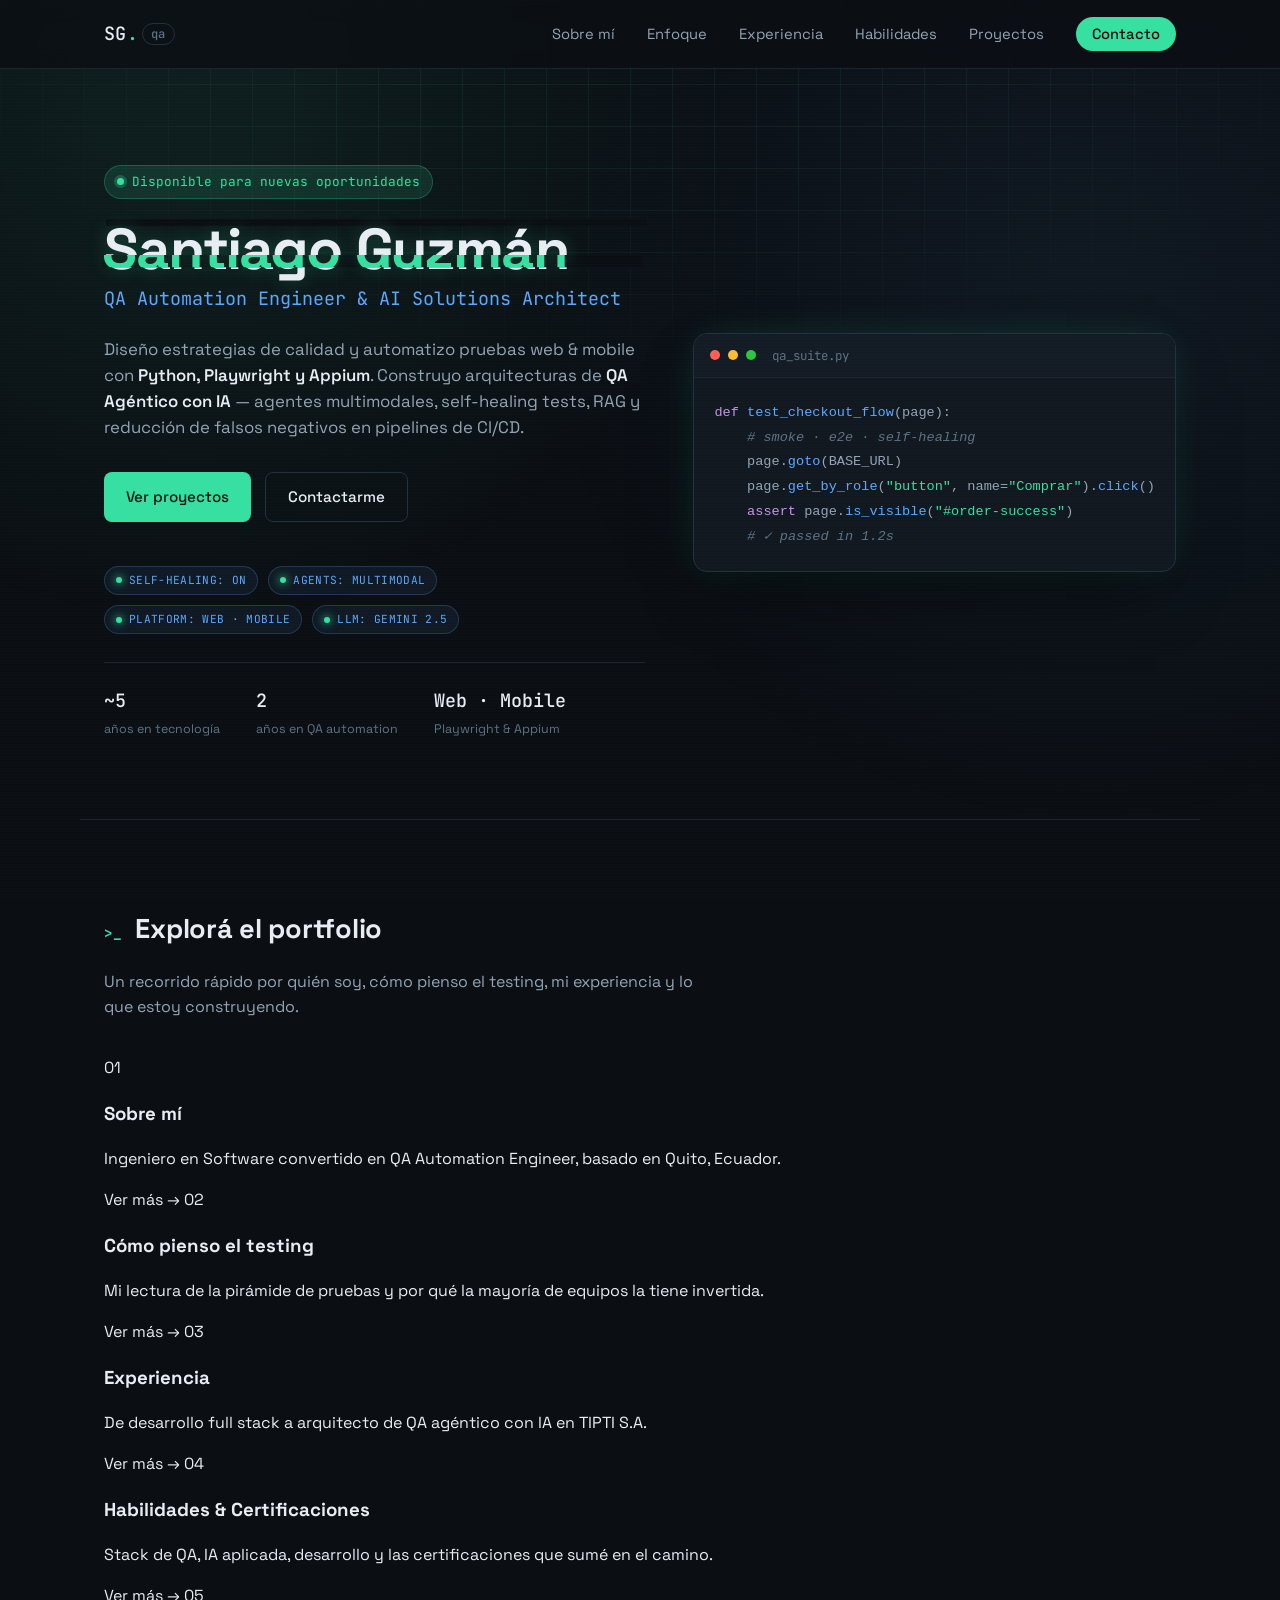
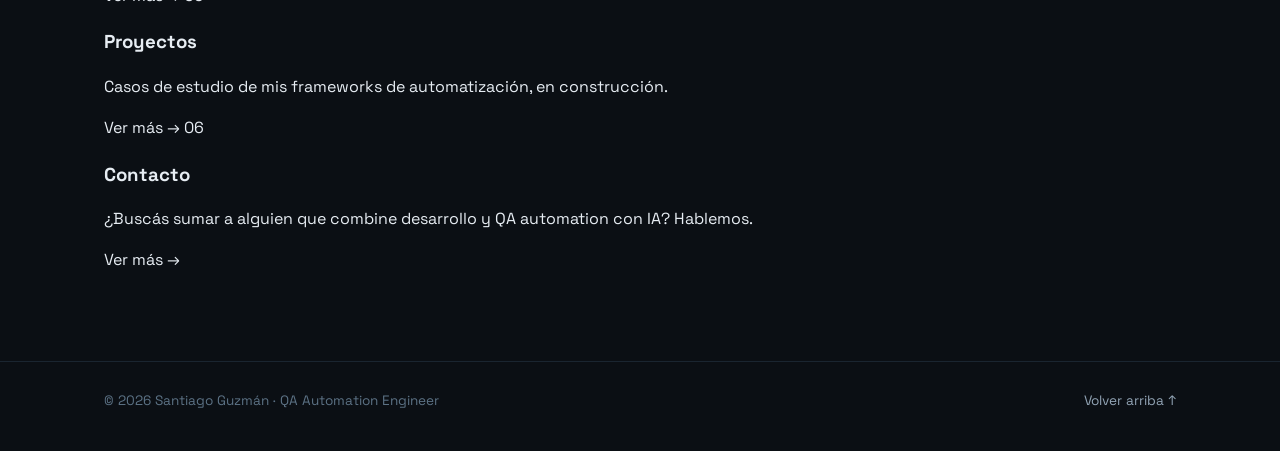
==== commit cfa03ea8: "Update index.html" ====
--- a/index.html
+++ b/index.html
@@ -14,24 +14,22 @@
 <div class="noise-overlay"></div>
 <div class="grid-bg" aria-hidden="true"></div>
 <div class="scanline" aria-hidden="true"></div>
-
 <header class="site-header" id="top">
   <nav class="nav container">
-    <a href="#top" class="logo">SG<span class="logo-dot">.</span><span class="logo-tag">qa</span></a>
+    <a href="index.html" class="logo">SG<span class="logo-dot">.</span><span class="logo-tag">qa</span></a>
     <button class="nav-toggle" id="navToggle" aria-label="Abrir menú" aria-expanded="false">
       <span></span><span></span><span></span>
     </button>
     <ul class="nav-links" id="navLinks">
-      <li><a href="#about">Sobre mí</a></li>
-      <li><a href="#approach">Enfoque</a></li>
-      <li><a href="#experience">Experiencia</a></li>
-      <li><a href="#skills">Habilidades</a></li>
-      <li><a href="#projects">Proyectos</a></li>
-      <li><a href="#contact" class="nav-cta">Contacto</a></li>
+      <li><a href="sobre-mi.html">Sobre mí</a></li>
+      <li><a href="enfoque.html">Enfoque</a></li>
+      <li><a href="experiencia.html">Experiencia</a></li>
+      <li><a href="habilidades.html">Habilidades</a></li>
+      <li><a href="proyectos.html">Proyectos</a></li>
+      <li><a href="contacto.html" class="nav-cta">Contacto</a></li>
     </ul>
   </nav>
 </header>
-
 <main>
 
   <!-- HERO -->
@@ -47,8 +45,8 @@
         reducción de falsos negativos en pipelines de CI/CD.
       </p>
       <div class="hero-actions">
-        <a href="#projects" class="btn btn-primary">Ver proyectos</a>
-        <a href="#contact" class="btn btn-ghost">Contactarme</a>
+        <a href="proyectos.html" class="btn btn-primary">Ver proyectos</a>
+        <a href="contacto.html" class="btn btn-ghost">Contactarme</a>
       </div>
       <ul class="hud-badges" aria-hidden="true">
         <li><span class="hud-dot"></span>SELF-HEALING: ON</li>
@@ -78,280 +76,51 @@
     </div>
   </section>
 
-  <!-- ABOUT -->
-  <section id="about" class="section container">
-    <h2 class="section-title"><span class="section-num">01</span> Sobre mí</h2>
-    <div class="about-grid">
-      <p class="about-text">
-        Soy Ingeniero en Software (Universidad Técnica del Norte, Ibarra-Ecuador) con cerca de
-        5 años de experiencia en tecnología: los primeros años en desarrollo full stack y,
-        desde 2024, enfocado de lleno en QA Automation. Actualmente estoy basado en
-        <strong>Quito, Ecuador</strong>.
-      </p>
-      <p class="about-text">
-        Me especializo en construir ecosistemas de testing para web y mobile (Playwright /
-        Appium) conectados con Jira, Figma y documentación técnica vía RAG, y en llevar la
-        automatización un paso más allá con IA: locators auto-correctivos, clasificación
-        automática de fallos (cosmético vs. crítico) y reducción de falsos negativos en el
-        pipeline de CI/CD.
-      </p>
-      <div class="about-highlight">
-        <p class="highlight-kicker">Logro destacado</p>
-        <p>
-          Diseñé e implementé una arquitectura de <strong>QA Agéntico y Self-Healing con IA</strong>
-          (Gemini 2.5 Flash) que auto-corrige locators rotos en la UI y redujo drásticamente
-          los falsos negativos en el pipeline de pruebas.
-        </p>
-      </div>
-    </div>
-  </section>
-
-  <!-- APPROACH: TESTING PYRAMID -->
-  <section id="approach" class="section container">
-    <h2 class="section-title"><span class="section-num">02</span> Cómo pienso el testing</h2>
-    <p class="section-intro">La pirámide de pruebas es de las primeras cosas que enseñan en QA — y la mayoría de equipos la tiene invertida sin saberlo. Así decido en qué capa va cada test nuevo.</p>
-    <div class="pyramid">
-      <div class="pyramid-layer" style="--w: 34%;">
-        <div class="pyramid-bar pyramid-bar--e2e"><span>E2E / UI</span><em>5–10%</em></div>
-        <p>Flujos completos de negocio de punta a punta. Pocos, lentos, pero de altísimo valor.</p>
-      </div>
-      <div class="pyramid-layer" style="--w: 56%;">
-        <div class="pyramid-bar pyramid-bar--sanity"><span>Sanity / Integration</span><em>20–30%</em></div>
-        <p>¿El módulo que se tocó en este PR o sprint sigue funcionando?</p>
-      </div>
-      <div class="pyramid-layer" style="--w: 78%;">
-        <div class="pyramid-bar pyramid-bar--smoke"><span>Smoke</span><em>15–20%</em></div>
-        <p>¿El build está vivo? Happy path de lo crítico, en cada PR.</p>
-      </div>
-      <div class="pyramid-layer" style="--w: 100%;">
-        <div class="pyramid-bar pyramid-bar--unit"><span>Unit / Component</span><em>50–60%</em></div>
-        <p>Rápidos, aislados, sin red ni navegador. La base de la suite.</p>
-      </div>
-    </div>
-    <p class="pyramid-note">Cono de helado = mucho E2E, poco unitario. Es la razón #1 por la que una suite se vuelve lenta e imposible de confiar.</p>
-  </section>
-
-  <!-- EXPERIENCE -->
-  <section id="experience" class="section container">
-    <h2 class="section-title"><span class="section-num">03</span> Experiencia</h2>
-    <ol class="timeline">
-
-      <li class="timeline-item">
-        <div class="timeline-marker"></div>
-        <div class="timeline-content">
-          <div class="timeline-head">
-            <h3>QA Engineer</h3>
-            <span class="timeline-period">TIPTI S.A. · 2024 – 2026</span>
-          </div>
-          <ul class="timeline-list">
-            <li>Diseñé una arquitectura de QA Agéntico y Self-Healing con IA (Gemini 2.5 Flash) para auto-corregir locators rotos en la UI.</li>
-            <li>Construí un ecosistema Web &amp; Mobile (Playwright / Appium) con contexto RAG conectando Jira, Figma y documentación técnica.</li>
-            <li>Implementé reporting inteligente con análisis de causa raíz, clasificando errores entre cosméticos y críticos.</li>
-            <li>Pruebas funcionales y de integración en módulos de facturación e informes financieros.</li>
-            <li>Monitoreo de rendimiento con Datadog y liderazgo de estrategia de pruebas bajo Scrum.</li>
-          </ul>
-          <ul class="timeline-tags">
-            <li>Python</li><li>Playwright</li><li>Appium</li><li>Selenium</li><li>SerenityBDD</li><li>Postman</li><li>JMeter</li><li>Karate</li><li>X-Ray</li><li>Datadog</li><li>Jira</li><li>Scrum</li>
-          </ul>
-        </div>
-      </li>
-
-      <li class="timeline-item">
-        <div class="timeline-marker"></div>
-        <div class="timeline-content">
-          <div class="timeline-head">
-            <h3>Oficial de Seguridad de la Información</h3>
-            <span class="timeline-period">Kruger Corporation S.A.S · 2023 (3 meses)</span>
-          </div>
-          <ul class="timeline-list">
-            <li>Administración y coordinación del proceso de Seguridad Informática.</li>
-            <li>Desarrollo de un Plan de Seguridad de la Información y de Respuesta a Incidentes.</li>
-            <li>Coordinación de auditorías periódicas de prácticas de seguridad.</li>
-          </ul>
-          <ul class="timeline-tags">
-            <li>ISO 27001:2022</li><li>Splunk</li><li>Nessus</li><li>OpenVAS</li><li>Qualys</li><li>Scrum</li>
-          </ul>
-        </div>
-      </li>
-
-      <li class="timeline-item">
-        <div class="timeline-marker"></div>
-        <div class="timeline-content">
-          <div class="timeline-head">
-            <h3>Desarrollador Full Stack</h3>
-            <span class="timeline-period">Arca Travel · 2023 (3 meses)</span>
-          </div>
-          <ul class="timeline-list">
-            <li>Ciclo completo de desarrollo de una app de RRHH en Java, desde requisitos hasta producción.</li>
-            <li>Sistema de gestión de inventario con Python y Django.</li>
-            <li>Plataforma de seguimiento de proyectos colaborativos con Angular y Node.js.</li>
-            <li>Sistema de reservas para agencia de viajes con PHP y MySQL.</li>
-          </ul>
-          <ul class="timeline-tags">
-            <li>Java Spring Boot</li><li>Python</li><li>Django</li><li>Angular</li><li>Node.js</li><li>PHP</li><li>MySQL</li>
-          </ul>
-        </div>
-      </li>
-
-      <li class="timeline-item">
-        <div class="timeline-marker"></div>
-        <div class="timeline-content">
-          <div class="timeline-head">
-            <h3>Desarrollador Junior</h3>
-            <span class="timeline-period">Portada EC · 2020 – 2023 (3 años 4 meses)</span>
-          </div>
-          <ul class="timeline-list">
-            <li>Levantamiento de requisitos, desarrollo, mantenimiento, pruebas y validación de un sitio de noticias.</li>
-            <li>Responsable de integridad, seguridad, rendimiento, backups y optimización de consultas.</li>
-            <li>Mejora continua de velocidad de carga y eficiencia del sitio.</li>
-          </ul>
-          <ul class="timeline-tags">
-            <li>PHP</li><li>Node.js</li><li>Angular</li><li>JavaScript</li><li>PostgreSQL</li><li>Git</li>
-          </ul>
-        </div>
-      </li>
-
-    </ol>
-  </section>
-
-  <!-- SKILLS -->
-  <section id="skills" class="section container">
-    <h2 class="section-title"><span class="section-num">04</span> Habilidades</h2>
-    <div class="skills-grid">
-
-      <div class="skill-card">
-        <h3>QA &amp; Automation</h3>
-        <ul class="chip-list">
-          <li>Python</li><li>Playwright</li><li>Appium</li><li>Selenium</li><li>SerenityBDD</li><li>Cypress</li><li>Karate</li><li>Postman</li><li>Apache JMeter</li><li>X-Ray</li><li>Datadog</li>
-        </ul>
-      </div>
-
-      <div class="skill-card">
-        <h3>IA aplicada a QA</h3>
-        <ul class="chip-list">
-          <li>Gemini 2.5 Flash</li><li>Self-healing tests</li><li>RAG</li><li>Análisis de causa raíz automático</li>
-        </ul>
-      </div>
-
-      <div class="skill-card">
-        <h3>Desarrollo</h3>
-        <ul class="chip-list">
-          <li>JavaScript</li><li>PHP</li><li>Java</li><li>HTML5</li><li>CSS3</li><li>Angular</li><li>Node.js</li><li>Django</li><li>React</li><li>Vue.js</li>
-        </ul>
-      </div>
-
-      <div class="skill-card">
-        <h3>Datos</h3>
-        <ul class="chip-list">
-          <li>MySQL</li><li>PostgreSQL</li><li>SQL Server</li><li>SQL / PL-SQL</li>
-        </ul>
-      </div>
-
-      <div class="skill-card">
-        <h3>Metodologías &amp; herramientas</h3>
-        <ul class="chip-list">
-          <li>Scrum</li><li>Kanban</li><li>Jira</li><li>Git &amp; GitHub</li><li>CI/CD</li>
-        </ul>
-      </div>
-
-      <div class="skill-card">
-        <h3>Seguridad</h3>
-        <ul class="chip-list">
-          <li>ISO 27001:2022</li><li>Splunk</li><li>Nessus</li><li>OpenVAS</li><li>Qualys</li>
-        </ul>
-      </div>
-
-    </div>
-  </section>
-
-  <!-- EDUCATION & CERTIFICATIONS -->
-  <section id="education" class="section container">
-    <h2 class="section-title"><span class="section-num">05</span> Educación &amp; Certificaciones</h2>
-    <div class="edu-main">
-      <h3>Ingeniería en Software</h3>
-      <p class="edu-sub">Universidad Técnica del Norte (UTN) · Ibarra, Ecuador · 2018 – 2023</p>
-    </div>
-
-    <div class="cert-groups">
-      <div class="cert-group">
-        <h4 class="cert-group-title"><span class="cert-group-dot cert-group-dot--ai"></span>IA &amp; Cloud</h4>
-        <ul class="cert-list">
-          <li><span class="cert-name">Certificación Claude Code &amp; MCP</span><span class="cert-org">Anthropic · 2026</span></li>
-          <li><span class="cert-name">Desarrollo con IA (Workshop)</span><span class="cert-org">BIG School · 2026</span></li>
-          <li><span class="cert-name">Prompt Design in Vertex AI — Skill Badge</span><span class="cert-org">Google Cloud · 2025</span></li>
-          <li><span class="cert-name">Get Started with Google Workspace Tools</span><span class="cert-org">Google · 2025</span></li>
-          <li><span class="cert-name">Functions, Formulas &amp; Charts in Google Sheets</span><span class="cert-org">Google · 2025</span></li>
-        </ul>
-      </div>
-
-      <div class="cert-group">
-        <h4 class="cert-group-title"><span class="cert-group-dot cert-group-dot--qa"></span>QA &amp; Gestión</h4>
-        <ul class="cert-list">
-          <li><span class="cert-name">Scrum Foundation Professional Certificate</span><span class="cert-org">CertiProf · 2022</span></li>
-          <li><span class="cert-name">Cypress Avanzado</span><span class="cert-org">Platzi · 2024</span></li>
-          <li><span class="cert-name">Especialización en Gestión de Proyectos</span><span class="cert-org">Udemy · 2024</span></li>
-          <li><span class="cert-name">Introducción a la Ciberseguridad</span><span class="cert-org">Cisco Networking Academy · 2021</span></li>
-        </ul>
-      </div>
-
-      <div class="cert-group">
-        <h4 class="cert-group-title"><span class="cert-group-dot cert-group-dot--dev"></span>Desarrollo Web</h4>
-        <ul class="cert-list">
-          <li><span class="cert-name">FrontEnd Web Developer</span><span class="cert-org">Udemy · 2024</span></li>
-          <li><span class="cert-name">JavaScript de Cero a Experto</span><span class="cert-org">Udemy · 2023</span></li>
-          <li><span class="cert-name">HTML5 &amp; CSS3 Complete Course</span><span class="cert-org">Udemy · 2023</span></li>
-        </ul>
-      </div>
-    </div>
-  </section>
-
-  <!-- PROJECTS -->
-  <section id="projects" class="section container">
-    <h2 class="section-title"><span class="section-num">06</span> Proyectos</h2>
-    <p class="section-intro">Estoy documentando mis proyectos de QA uno por uno. Muy pronto vas a encontrar acá casos de estudio con el framework, la estrategia de pruebas y resultados de cada repo.</p>
-    <div class="projects-grid" id="projectsGrid">
-      <div class="project-card project-card--placeholder">
-        <div class="placeholder-icon">＋</div>
-        <p>Próximo proyecto en camino</p>
-      </div>
-    </div>
-  </section>
-
-  <!-- CONTACT -->
-  <section id="contact" class="section container">
-    <h2 class="section-title"><span class="section-num">07</span> Contacto</h2>
-    <div class="contact-grid">
-      <p class="contact-lead">¿Buscás sumar a alguien que combine desarrollo y QA automation con IA? Hablemos.</p>
-      <ul class="contact-list">
-        <li>
-          <a href="mailto:thiago_85@yahoo.com">
-            <span class="contact-icon">✉</span> thiago_85@yahoo.com
-          </a>
-        </li>
-        <li>
-          <a href="tel:+593969375530">
-            <span class="contact-icon">☎</span> +593 96 937 5530
-          </a>
-        </li>
-        <li>
-          <a href="https://www.linkedin.com/in/santiago-guzmán-b1698a207" target="_blank" rel="noopener noreferrer">
-            <span class="contact-icon">in</span> LinkedIn
-          </a>
-        </li>
-        <li>
-          <a href="https://github.com/thiaguinto01" target="_blank" rel="noopener noreferrer">
-            <span class="contact-icon">⌥</span> GitHub
-          </a>
-        </li>
-        <li class="contact-location">
-          <span class="contact-icon">⌖</span> Quito, Ecuador
-        </li>
-      </ul>
+  <!-- QUICK LINKS -->
+  <section class="section container">
+    <h2 class="section-title"><span class="section-num">&gt;_</span> Explorá el portfolio</h2>
+    <p class="section-intro">Un recorrido rápido por quién soy, cómo pienso el testing, mi experiencia y lo que estoy construyendo.</p>
+    <div class="quicklinks-grid">
+      <a href="sobre-mi.html" class="quicklink-card">
+        <span class="quicklink-icon">01</span>
+        <h3>Sobre mí</h3>
+        <p>Ingeniero en Software convertido en QA Automation Engineer, basado en Quito, Ecuador.</p>
+        <span class="quicklink-arrow">Ver más →</span>
+      </a>
+      <a href="enfoque.html" class="quicklink-card">
+        <span class="quicklink-icon">02</span>
+        <h3>Cómo pienso el testing</h3>
+        <p>Mi lectura de la pirámide de pruebas y por qué la mayoría de equipos la tiene invertida.</p>
+        <span class="quicklink-arrow">Ver más →</span>
+      </a>
+      <a href="experiencia.html" class="quicklink-card">
+        <span class="quicklink-icon">03</span>
+        <h3>Experiencia</h3>
+        <p>De desarrollo full stack a arquitecto de QA agéntico con IA en TIPTI S.A.</p>
+        <span class="quicklink-arrow">Ver más →</span>
+      </a>
+      <a href="habilidades.html" class="quicklink-card">
+        <span class="quicklink-icon">04</span>
+        <h3>Habilidades &amp; Certificaciones</h3>
+        <p>Stack de QA, IA aplicada, desarrollo y las certificaciones que sumé en el camino.</p>
+        <span class="quicklink-arrow">Ver más →</span>
+      </a>
+      <a href="proyectos.html" class="quicklink-card">
+        <span class="quicklink-icon">05</span>
+        <h3>Proyectos</h3>
+        <p>Casos de estudio de mis frameworks de automatización, en construcción.</p>
+        <span class="quicklink-arrow">Ver más →</span>
+      </a>
+      <a href="contacto.html" class="quicklink-card">
+        <span class="quicklink-icon">06</span>
+        <h3>Contacto</h3>
+        <p>¿Buscás sumar a alguien que combine desarrollo y QA automation con IA? Hablemos.</p>
+        <span class="quicklink-arrow">Ver más →</span>
+      </a>
     </div>
   </section>
 
 </main>
-
 <footer class="site-footer">
   <div class="container footer-inner">
     <p>© <span id="year"></span> Santiago Guzmán · QA Automation Engineer</p>
--- a/styles.css
+++ b/styles.css
@@ -50,6 +50,45 @@
     radial-gradient(circle at 85% 30%, rgba(90, 169, 255, 0.06), transparent 45%);
 }
 
+/* Futuristic grid floor */
+.grid-bg {
+  position: fixed;
+  inset: 0;
+  z-index: 0;
+  pointer-events: none;
+  background-image:
+    linear-gradient(rgba(53, 224, 161, 0.07) 1px, transparent 1px),
+    linear-gradient(90deg, rgba(53, 224, 161, 0.07) 1px, transparent 1px);
+  background-size: 42px 42px;
+  -webkit-mask-image: radial-gradient(ellipse 70% 50% at 50% 0%, #000 40%, transparent 85%);
+          mask-image: radial-gradient(ellipse 70% 50% at 50% 0%, #000 40%, transparent 85%);
+  animation: grid-drift 16s linear infinite;
+}
+@keyframes grid-drift {
+  from { background-position: 0 0, 0 0; }
+  to { background-position: 0 42px, 42px 0; }
+}
+
+/* CRT scanline */
+.scanline {
+  position: fixed;
+  inset: 0;
+  z-index: 40;
+  pointer-events: none;
+  background: repeating-linear-gradient(
+    to bottom,
+    rgba(255, 255, 255, 0.025) 0px,
+    rgba(255, 255, 255, 0.025) 1px,
+    transparent 1px,
+    transparent 3px
+  );
+  opacity: 0.5;
+}
+
+@media (prefers-reduced-motion: reduce) {
+  .grid-bg { animation: none; }
+}
+
 /* ===== Header / Nav ===== */
 .site-header {
   position: sticky;
@@ -162,6 +201,80 @@
   letter-spacing: -0.02em;
 }
 
+/* Glitch text effect */
+.glitch {
+  position: relative;
+  text-shadow: 0 0 18px rgba(53, 224, 161, 0.25);
+}
+.glitch::before,
+.glitch::after {
+  content: attr(data-text);
+  position: absolute;
+  top: 0;
+  left: 0;
+  width: 100%;
+  height: 100%;
+  background: var(--bg);
+  overflow: hidden;
+}
+.glitch::before {
+  left: 2px;
+  color: var(--accent-2);
+  clip-path: inset(0 0 88% 0);
+  animation: glitch-anim 5s infinite linear alternate-reverse;
+}
+.glitch::after {
+  left: -2px;
+  color: var(--accent);
+  clip-path: inset(60% 0 20% 0);
+  animation: glitch-anim 6.5s infinite linear alternate-reverse;
+}
+@keyframes glitch-anim {
+  0%, 88%, 100% { clip-path: inset(0 0 88% 0); transform: translate(0, 0); }
+  4% { clip-path: inset(10% 0 60% 0); transform: translate(-2px, 0); }
+  10% { clip-path: inset(70% 0 5% 0); transform: translate(2px, 0); }
+  16% { clip-path: inset(40% 0 40% 0); transform: translate(-1px, 0); }
+  22% { clip-path: inset(0 0 88% 0); transform: translate(0, 0); }
+}
+@media (prefers-reduced-motion: reduce) {
+  .glitch::before, .glitch::after { animation: none; display: none; }
+}
+
+/* HUD badges */
+.hud-badges {
+  display: flex;
+  flex-wrap: wrap;
+  gap: 10px;
+  list-style: none;
+  margin: 0 0 28px;
+  padding: 0;
+}
+.hud-badges li {
+  display: inline-flex;
+  align-items: center;
+  gap: 7px;
+  font-family: var(--font-mono);
+  font-size: 0.7rem;
+  letter-spacing: 0.03em;
+  color: var(--accent-2);
+  background: rgba(90, 169, 255, 0.07);
+  border: 1px solid rgba(90, 169, 255, 0.22);
+  border-radius: 999px;
+  padding: 5px 11px;
+}
+.hud-dot {
+  width: 6px;
+  height: 6px;
+  border-radius: 50%;
+  background: var(--accent);
+  box-shadow: 0 0 8px 1px rgba(53, 224, 161, 0.7);
+  animation: hud-pulse 1.8s ease-in-out infinite;
+}
+@keyframes hud-pulse {
+  0%, 100% { opacity: 1; }
+  50% { opacity: 0.35; }
+}
+
 .hero-role {
   font-family: var(--font-mono);
   color: var(--accent-2);
@@ -197,12 +310,12 @@
   background: var(--accent);
   color: #061310;
 }
-.btn-primary:hover { background: #4ff0b3; transform: translateY(-1px); }
+.btn-primary:hover { background: #4ff0b3; transform: translateY(-1px); box-shadow: 0 0 24px -4px rgba(53, 224, 161, 0.6); }
 .btn-ghost {
   border: 1px solid var(--border);
   color: var(--text);
 }
-.btn-ghost:hover { border-color: var(--accent); color: var(--accent); }
+.btn-ghost:hover { border-color: var(--accent); color: var(--accent); box-shadow: 0 0 20px -6px rgba(53, 224, 161, 0.5); }
 
 .hero-stats {
   display: flex;
@@ -231,7 +344,7 @@
   border: 1px solid var(--border);
   border-radius: var(--radius);
   overflow: hidden;
-  box-shadow: 0 30px 60px -20px rgba(0, 0, 0, 0.6);
+  box-shadow: 0 30px 60px -20px rgba(0, 0, 0, 0.6), 0 0 40px -12px rgba(53, 224, 161, 0.25);
 }
 .terminal-bar {
   display: flex;
@@ -383,6 +496,54 @@
   padding: 4px 10px;
 }
 
+/* Testing pyramid */
+.pyramid {
+  display: flex;
+  flex-direction: column;
+  gap: 14px;
+  max-width: 720px;
+}
+.pyramid-layer {
+  display: flex;
+  flex-direction: column;
+  gap: 6px;
+}
+.pyramid-bar {
+  width: var(--w);
+  min-width: 220px;
+  display: flex;
+  align-items: center;
+  justify-content: space-between;
+  gap: 12px;
+  padding: 12px 18px;
+  border-radius: var(--radius-sm);
+  font-family: var(--font-mono);
+  font-size: 0.85rem;
+  color: #061310;
+  font-weight: 500;
+  transition: transform 0.2s ease, box-shadow 0.2s ease;
+}
+.pyramid-bar:hover { transform: translateX(4px); }
+.pyramid-bar em { font-style: normal; opacity: 0.75; font-size: 0.78rem; }
+.pyramid-bar--unit { background: linear-gradient(90deg, var(--accent), #7cf3c4); box-shadow: 0 0 22px -8px rgba(53, 224, 161, 0.7); }
+.pyramid-bar--smoke { background: linear-gradient(90deg, #6fd8c9, #5aa9ff); box-shadow: 0 0 22px -8px rgba(90, 169, 255, 0.6); }
+.pyramid-bar--sanity { background: linear-gradient(90deg, #7c9bff, #a78bfa); box-shadow: 0 0 22px -8px rgba(167, 139, 250, 0.55); }
+.pyramid-bar--e2e { background: linear-gradient(90deg, #c792ea, #f3a7d1); box-shadow: 0 0 22px -8px rgba(199, 146, 234, 0.55); }
+.pyramid-layer p {
+  margin: 0;
+  color: var(--text-faint);
+  font-size: 0.82rem;
+  max-width: 60ch;
+}
+.pyramid-note {
+  margin: 22px 0 0;
+  font-family: var(--font-mono);
+  font-size: 0.8rem;
+  color: var(--text-faint);
+  border-left: 2px solid var(--border);
+  padding-left: 14px;
+}
+
 /* Skills */
 .skills-grid {
   display: grid;
@@ -420,33 +581,59 @@
 }
 
 /* Education & certs */
-.edu-grid {
-  display: grid;
-  grid-template-columns: 0.9fr 1.1fr;
-  gap: 40px;
-}
+.edu-main { margin-bottom: 32px; }
 .edu-main h3 { margin: 0 0 8px; font-size: 1.2rem; }
 .edu-sub { color: var(--text-muted); margin: 0; font-size: 0.92rem; }
+
+.cert-groups {
+  display: grid;
+  grid-template-columns: repeat(3, 1fr);
+  gap: 28px;
+}
+.cert-group-title {
+  display: flex;
+  align-items: center;
+  gap: 8px;
+  margin: 0 0 14px;
+  font-size: 0.82rem;
+  letter-spacing: 0.04em;
+  text-transform: uppercase;
+  color: var(--text-muted);
+  font-family: var(--font-mono);
+  font-weight: 500;
+}
+.cert-group-dot {
+  width: 8px;
+  height: 8px;
+  border-radius: 50%;
+  box-shadow: 0 0 8px 1px currentColor;
+}
+.cert-group-dot--ai { background: var(--accent-2); color: var(--accent-2); }
+.cert-group-dot--qa { background: var(--accent); color: var(--accent); }
+.cert-group-dot--dev { background: #c792ea; color: #c792ea; }
+
 .cert-list {
   list-style: none;
   margin: 0;
   padding: 0;
   display: flex;
   flex-direction: column;
-  gap: 12px;
+  gap: 10px;
 }
 .cert-list li {
   display: flex;
-  justify-content: space-between;
-  gap: 12px;
-  padding: 12px 16px;
+  flex-direction: column;
+  gap: 4px;
+  padding: 12px 14px;
   background: var(--bg-card);
   border: 1px solid var(--border-soft);
   border-radius: var(--radius-sm);
-  font-size: 0.88rem;
-}
-.cert-name { color: var(--text); }
-.cert-org { color: var(--text-faint); font-family: var(--font-mono); font-size: 0.76rem; white-space: nowrap; }
+  font-size: 0.85rem;
+  transition: border-color 0.15s ease, transform 0.15s ease;
+}
+.cert-list li:hover { border-color: var(--accent-dim); transform: translateX(3px); }
+.cert-name { color: var(--text); line-height: 1.35; }
+.cert-org { color: var(--text-faint); font-family: var(--font-mono); font-size: 0.74rem; }
 
 /* Projects */
 .projects-grid {
@@ -570,7 +757,7 @@
   .hero-panel { order: -1; }
   .about-grid { grid-template-columns: 1fr; }
   .skills-grid { grid-template-columns: repeat(2, 1fr); }
-  .edu-grid { grid-template-columns: 1fr; }
+  .cert-groups { grid-template-columns: 1fr 1fr; }
 }
 
 @media (max-width: 640px) {
@@ -592,5 +779,7 @@
   .nav-cta { align-self: flex-start; }
   .hero-stats { flex-wrap: wrap; row-gap: 16px; }
   .skills-grid { grid-template-columns: 1fr; }
+  .cert-groups { grid-template-columns: 1fr; }
+  .pyramid-bar { min-width: 0; width: 100%; }
   .section { padding: 64px 20px; }
 }
